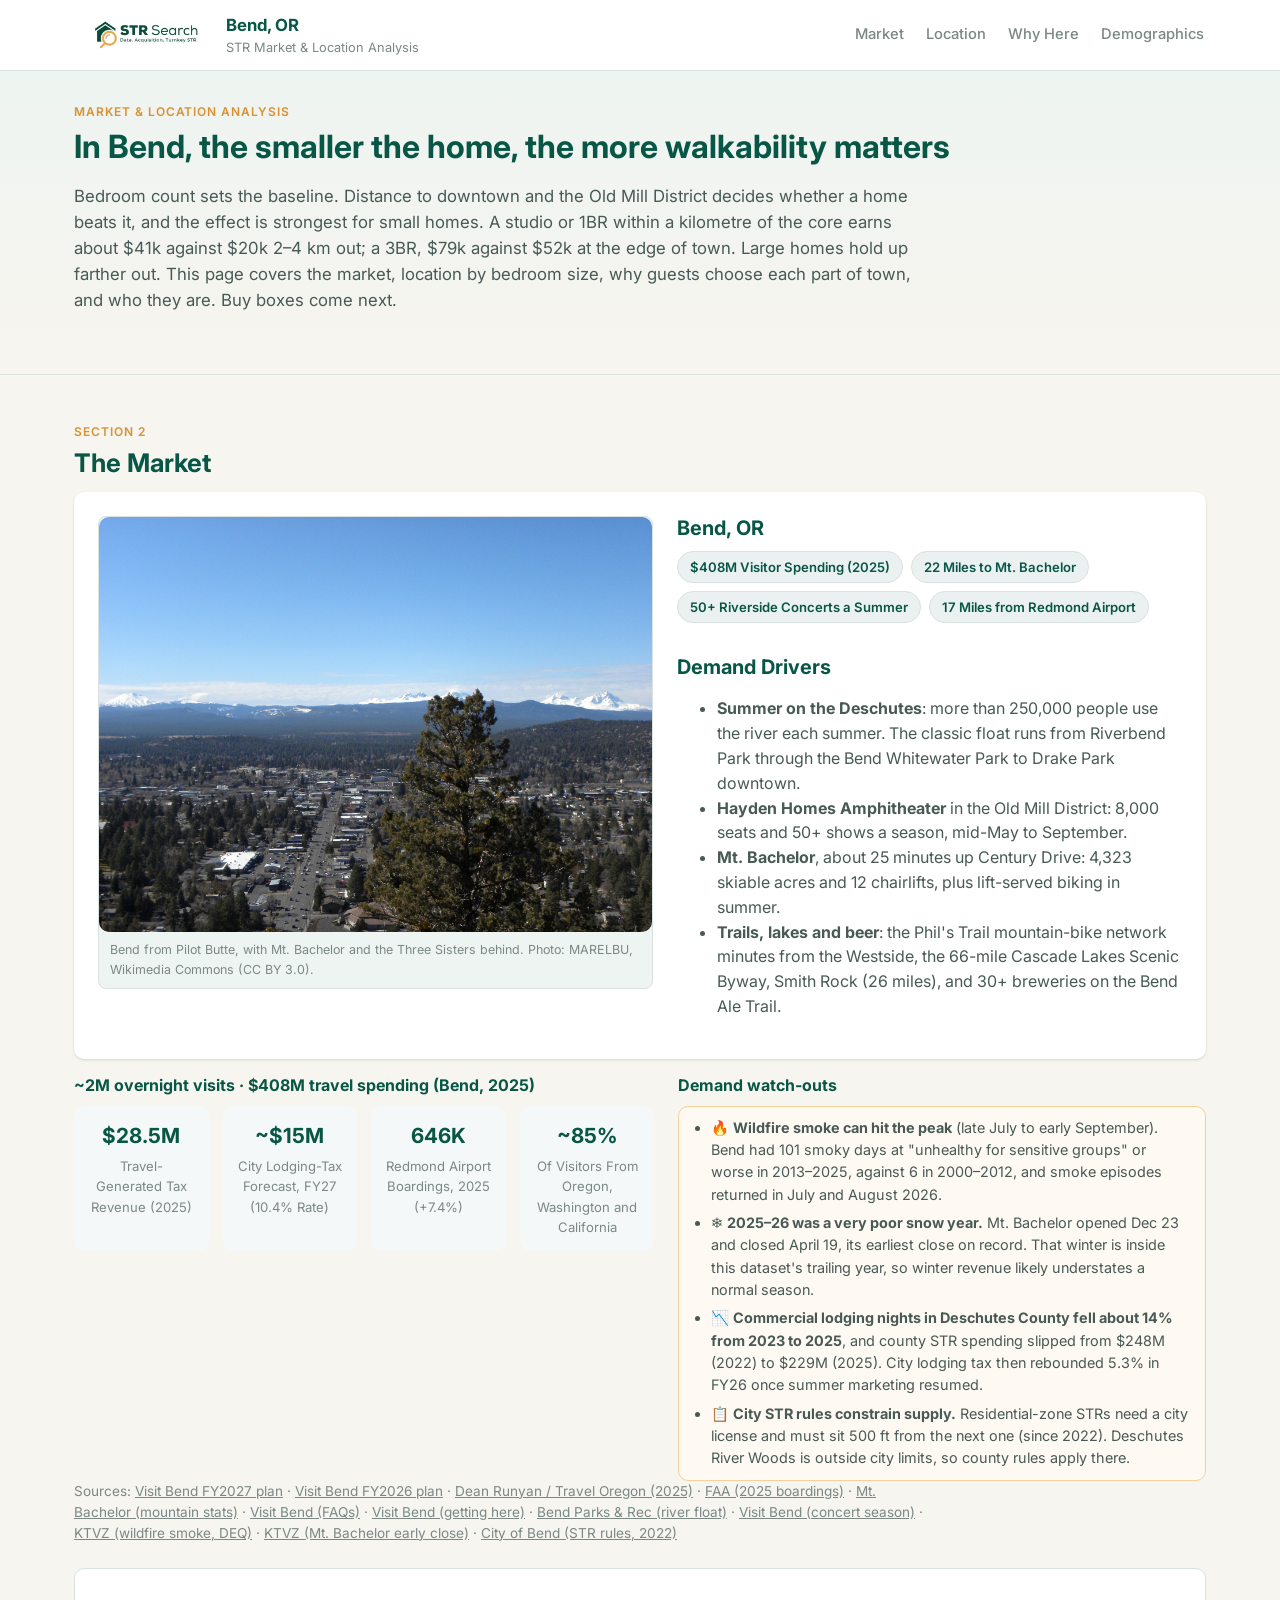
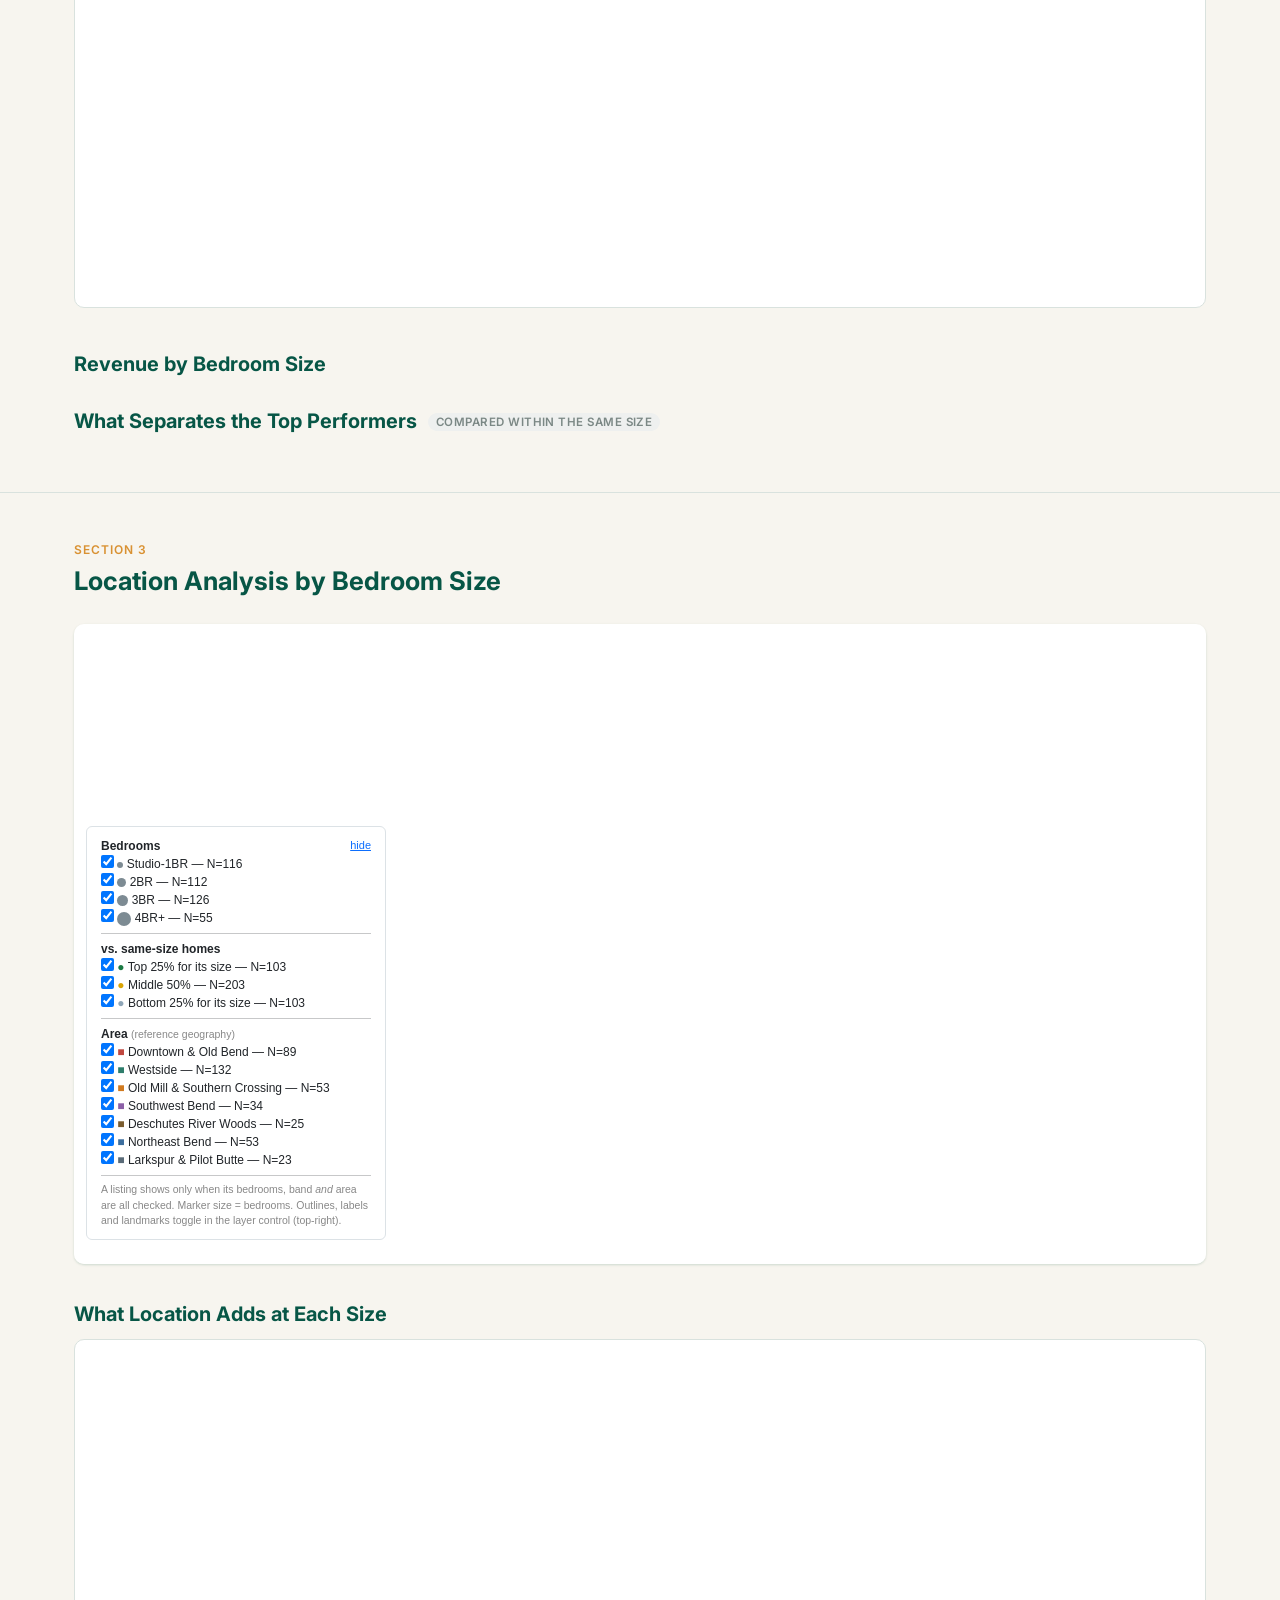
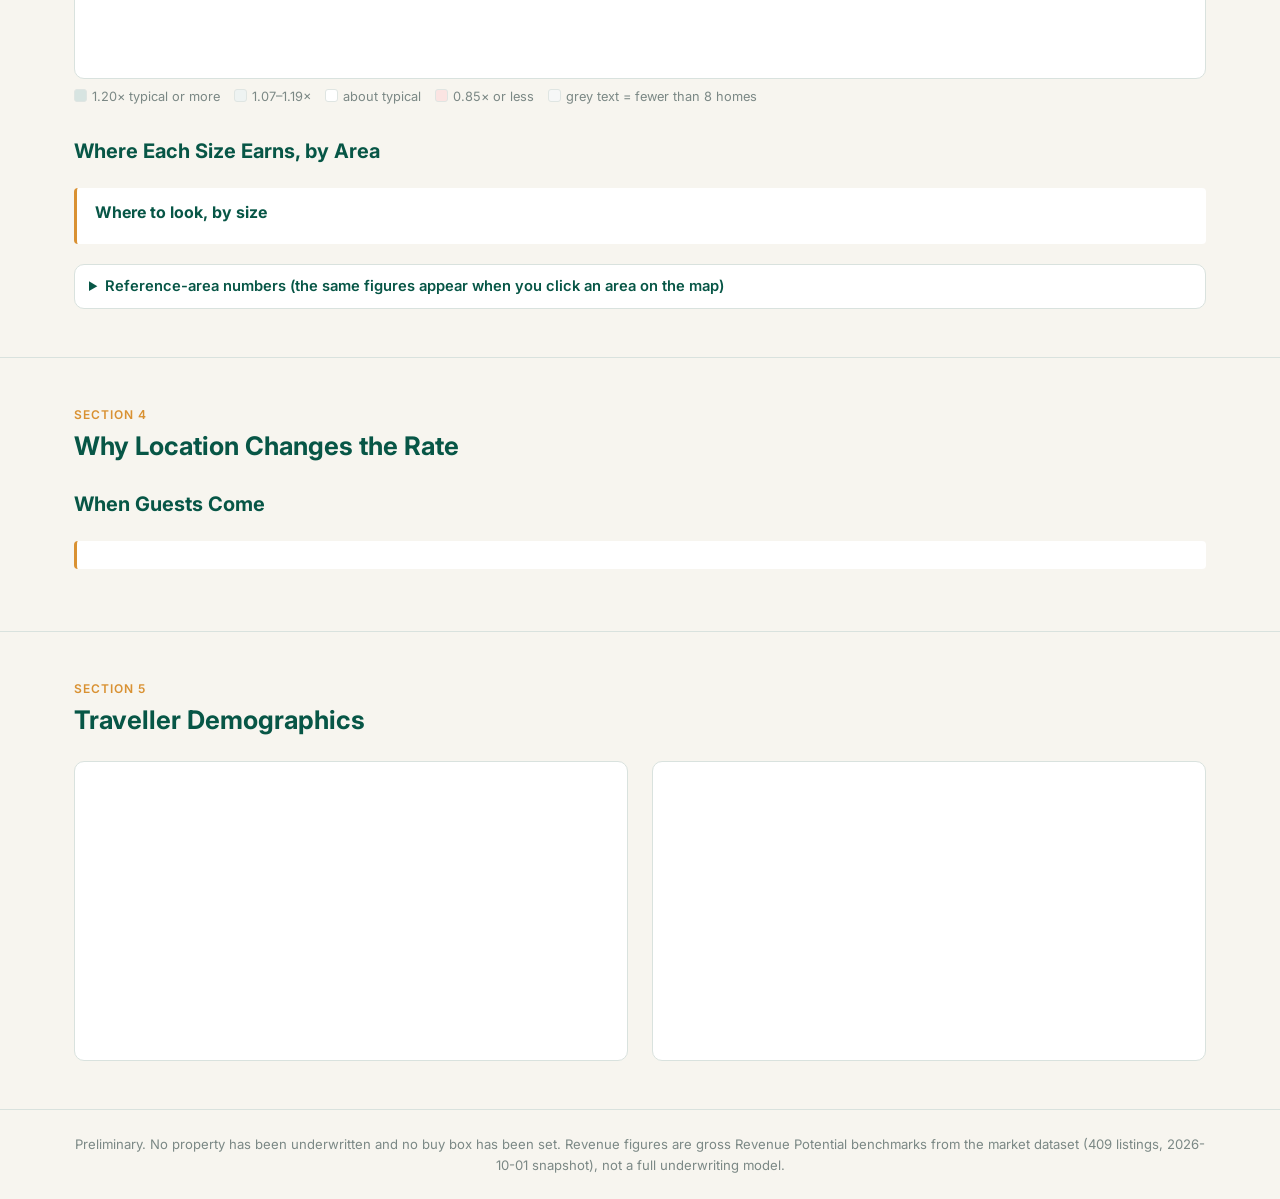
==== index.html @ b32d851b "Bend, OR market & location analysis: Sections 2-5, location by bedroom size Market card, revenue by " ====
<!doctype html>
<html lang="en">
<head>
<meta charset="utf-8" />
<meta name="viewport" content="width=device-width, initial-scale=1" />
<title>Bend, OR STR Market Analysis</title>
<link rel="preconnect" href="https://fonts.googleapis.com" />
<link href="https://fonts.googleapis.com/css2?family=Inter:wght@400;500;600;700;800&display=swap" rel="stylesheet" />
<link rel="stylesheet" href="https://cdn.jsdelivr.net/npm/leaflet@1.9.4/dist/leaflet.css" />
<link rel="stylesheet" href="css/styles.css?v=20261002-m2" />
</head>
<body>

<header class="site-header">
  <div class="site-header__inner">
    <div class="site-header__brand">
      <img class="site-header__logo" src="assets/branding/strsearch-logo.webp" alt="STR Search" />
      <div class="site-header__title">Bend, OR <span>STR Market &amp; Location Analysis</span></div>
    </div>
    <nav class="site-nav">
      <a href="#market">Market</a>
      <a href="#location">Location</a>
      <a href="#destinations">Why Here</a>
      <a href="#demographics">Demographics</a>
    </nav>
  </div>
</header>

<main>

  <!-- Overview: the one-line read. No buy boxes on this page (yet). -->
  <section id="overview" class="section section--hero">
    <div class="container">
      <p class="section-kicker">Market &amp; Location Analysis</p>
      <h1 id="hero-title"></h1>
      <p id="hero-sub" class="hero-sub"></p>
    </div>
  </section>

  <!-- Section 2: Market context + revenue by bedroom size -->
  <section id="market" class="section">
    <div class="container">
      <p class="section-kicker">Section 2</p>
      <h2>The Market</h2>
      <div id="market-overview-body" class="market-overview"></div>

      <div class="chart-card chart-card--wide chart-card--spaced">
        <canvas id="chart-revenue-distribution"></canvas>
      </div>
      <div id="chart-revenue-distribution-legend" class="chart-legend-row"></div>
      <p id="chart-revenue-distribution-interpretation" class="caption"></p>

      <h3 class="subsection-title">Revenue by Bedroom Size</h3>
      <div id="size-ladder"></div>
      <p id="size-ladder-note" class="caption"></p>

      <h3 class="subsection-title">What Separates the Top Performers <span class="title-note">compared within the same size</span></h3>
      <div id="drivers-table"></div>
      <p class="caption" id="drivers-note"></p>
    </div>
  </section>

  <!-- Section 3: Location analysis, organised by bedroom size (js/location.js) -->
  <section id="location" class="section">
    <div class="container">
      <p class="section-kicker">Section 3</p>
      <h2>Location Analysis by Bedroom Size</h2>
      <p id="location-lede" class="subsection-lede"></p>
      <iframe class="embedded-map embedded-map--tall" src="assets/overview/bend_overview_map.html?v=20261002-m2" loading="lazy" title="Interactive map of Bend STR listings by bedroom size, performance against same-size homes, seven reference areas and demand landmarks"></iframe>
      <p id="map-interpretation" class="caption"></p>

      <h3 class="subsection-title">What Location Adds at Each Size</h3>
      <div class="chart-card chart-card--wide">
        <canvas id="chart-loc-size"></canvas>
      </div>
      <div id="loc-size-table"></div>
      <p class="loc-key"><span style="--k:color-mix(in srgb,#075646 16%,white)">1.20× typical or more</span><span style="--k:color-mix(in srgb,#075646 7%,white)">1.07–1.19×</span><span style="--k:#fff">about typical</span><span style="--k:#fbe4e2">0.85× or less</span><span style="--k:#f6f7f7">grey text = fewer than 8 homes</span></p>

      <h3 class="subsection-title">Where Each Size Earns, by Area</h3>
      <div id="area-grid"></div>
      <p id="area-grid-note" class="caption"></p>

      <div class="conclusion-box">
        <h3>Where to look, by size</h3>
        <div id="size-guide"></div>
      </div>

      <details class="ref-details">
        <summary>Reference-area numbers (the same figures appear when you click an area on the map)</summary>
        <div id="area-table"></div>
      </details>
    </div>
  </section>

  <!-- Section 4: why location changes the rate (destination context). Content: js/destination.js -->
  <section id="destinations" class="section">
    <div class="container">
      <p class="section-kicker">Section 4</p>
      <h2>Why Location Changes the Rate</h2>
      <p id="dest-lede" class="subsection-lede"></p>
      <div id="destination-body"></div>
      <h3 class="subsection-title">When Guests Come</h3>
      <div id="dest-season"></div>
      <div id="dest-bridge" class="conclusion-box dest-bridge"></div>
      <p id="dest-sources" class="dest-sources"></p>
    </div>
  </section>

  <!-- Section 5: Traveller demographics -->
  <section id="demographics" class="section">
    <div class="container">
      <p class="section-kicker">Section 5</p>
      <h2>Traveller Demographics</h2>
      <div id="demographics-intro-body"></div>
      <div class="chart-row">
        <div>
          <div class="chart-card">
            <canvas id="chart-demographics-pie"></canvas>
          </div>
        </div>
        <div>
          <div class="chart-card">
            <canvas id="chart-demographics-bedroom"></canvas>
          </div>
        </div>
      </div>
    </div>
  </section>

</main>

<footer class="site-footer">
  <div class="container">
    <p id="footer-note"></p>
  </div>
</footer>

<div id="lightbox" class="lightbox" aria-hidden="true" role="dialog" aria-modal="true" aria-label="Expanded image">
  <button type="button" class="lightbox__close" aria-label="Close image" onclick="closeLightbox()">&times;</button>
  <figure class="lightbox__figure">
    <img id="lightbox-image" src="" alt="" />
    <figcaption id="lightbox-caption"></figcaption>
  </figure>
</div>

<script src="https://cdn.jsdelivr.net/npm/chart.js@4.4.4/dist/chart.umd.min.js"></script>
<script src="https://cdn.jsdelivr.net/npm/leaflet@1.9.4/dist/leaflet.js"></script>
<script src="js/region_data.js?v=20261002-m2"></script>
<script src="js/render.js?v=20261002-m2"></script>
<script src="js/location.js?v=20261002-m2"></script>
<script src="js/data.js?v=20261002-m2"></script>
<script src="js/destination.js?v=20261002-m2"></script>
<script src="js/charts.js?v=20261002-m2"></script>
<script src="js/main.js?v=20261002-m2"></script>
</body>
</html>
---- css/styles.css ----
/* ====================================================================
   Tokens — STR Search brand theme (green + gold), matching the
   Clearwater reference site exactly so every STR Search market report
   shares one visual template. See ../README.md for the rebrand note --
   this replaced the project's original Shenandoah "Blue Ridge" forest/
   amber palette. Every component below reads only the semantic
   `--color-*` tokens, bridged onto the brand palette here, so the whole
   site re-themes from this one block with no component-level changes.
   ==================================================================== */
:root {
  font-size: 16px;

  --brand-green: #075646;
  --brand-green-dark: #043f35;
  --brand-gold: #ecaa4a;
  --brand-gold-dark: #d99132;
  --brand-gold-border: color-mix(in srgb, var(--brand-gold) 55%, white);
  --brand-cream: #f7f5ef;
  --brand-surface: #eef4f1;
  --brand-white: #ffffff;
  --text-primary: #0b4b40;
  --text-secondary: #485a55;
  --border-subtle: #d9e2de;
  --status-pending-bg: #fff5e3;
  --status-pending-text: #8a5a10;

  --color-bg: var(--brand-cream);
  --color-surface: var(--brand-white);
  --color-border: var(--border-subtle);
  --color-text: var(--text-secondary);
  --color-text-muted: color-mix(in srgb, var(--text-secondary) 72%, white);
  --color-primary: var(--brand-green);
  --color-primary-light: color-mix(in srgb, var(--brand-green) 62%, white);
  --color-accent: var(--brand-gold-dark);
  --color-danger: #b5482e;
  --color-pending-bg: var(--status-pending-bg);
  --color-pending-text: var(--status-pending-text);
  --radius: 10px;
  --shadow: 0 1px 3px rgba(7, 86, 70, 0.1), 0 1px 2px rgba(7, 86, 70, 0.08);
  --max-width: 1180px;

  /* A small, consistent set of tint/border tokens -- replaces a scatter of
     one-off color-mix() percentages (3/4/5/6/8/10/16%) that had accumulated
     across individual components with no shared rhythm, and dashed borders
     used nowhere else on the page. Formal/elegant here means: fewer distinct
     surface treatments, applied consistently, not more decoration. */
  --surface-tint: color-mix(in srgb, var(--brand-green) 4%, white);
  --surface-tint-strong: color-mix(in srgb, var(--brand-green) 8%, white);
  --accent-tint: color-mix(in srgb, var(--brand-gold) 7%, white);
  --accent-tint-strong: color-mix(in srgb, var(--brand-gold) 14%, white);
  --hairline: 1px solid var(--color-border);

  /* Traffic-light tier colors -- High/Mid/Low comp-set and execution tiers
     (Lake's Comp-Set Visual Comparison, amenity execution tiers), deliberately
     distinct from the brand green/gold above since those already carry a
     different meaning (primary/accent) elsewhere on the page. */
  --tier-high: var(--brand-green);
  --tier-high-bg: color-mix(in srgb, var(--brand-green) 12%, white);
  --tier-mid: #a16207;
  --tier-mid-bg: #fbf0d2;
  --tier-low: #b3261e;
  --tier-low-bg: #fbe4e2;
}

* { box-sizing: border-box; }
html { scroll-behavior: smooth; }
body {
  margin: 0;
  font-family: "Inter", "Segoe UI", system-ui, sans-serif;
  color: var(--color-text);
  background: var(--color-bg);
  line-height: 1.55;
}
h1, h2, h3, h4 { color: var(--color-primary); line-height: 1.25; margin: 0 0 0.5em; }
h1 { font-size: 2rem; }
h2 { font-size: 1.6rem; }
h3 { font-size: 1.25rem; }
h4 { font-size: 1.05rem; text-transform: uppercase; letter-spacing: 0.03em; color: var(--color-text-muted); }
p { margin: 0 0 0.75em; }
a { color: var(--color-primary-light); }
img { max-width: 100%; display: block; }
.container { max-width: var(--max-width); margin: 0 auto; padding: 0 24px; }
.container:has(.bb2) { max-width: 1400px; }

/* ==== Header / nav -- Clearwater's white header, not a solid brand-color
   bar: logo + title left, green nav text with a gold hover/active
   underline right. ==== */
.site-header {
  position: sticky; top: 0; z-index: 50;
  background: var(--color-surface);
  border-bottom: 1px solid var(--color-border);
}
.site-header__inner {
  max-width: var(--max-width); margin: 0 auto; padding: 12px 24px;
  display: flex; align-items: center; justify-content: space-between; flex-wrap: wrap; gap: 12px;
}
.site-header__brand { display: flex; align-items: center; gap: 10px; }
.site-header__logo { height: 36px; width: auto; display: block; }
.site-header__title { font-weight: 700; font-size: 1.05rem; color: var(--color-primary); }
.site-header__title span { display: block; font-weight: 400; font-size: 0.8rem; color: var(--color-text-muted); }
.site-nav { display: flex; gap: 18px; flex-wrap: wrap; }
.site-nav a { color: var(--color-text-muted); text-decoration: none; font-size: 0.92rem; font-weight: 500; padding: 4px 2px; border-bottom: 2px solid transparent; }
.site-nav a:hover, .site-nav__link--active { color: var(--color-primary); border-bottom-color: var(--color-accent); }

/* ==== Sections ==== */
.section { padding: 3rem 0; border-bottom: 1px solid var(--color-border); }
.section--hero { background: linear-gradient(180deg, var(--brand-surface) 0%, var(--color-bg) 100%); padding-top: 2rem; }
.section--note { padding: 0.75rem 0; background: var(--color-pending-bg); }
.section-kicker { text-transform: uppercase; letter-spacing: 0.08em; font-size: 0.75rem; font-weight: 600; color: var(--color-accent); margin-bottom: 0.35rem; }
.hero-sub { font-size: 1.05rem; color: var(--color-text); max-width: 760px; }
.section-interpretation { margin-top: 1rem; padding: 0.9rem 1.1rem; background: var(--color-surface); border-left: 3px solid var(--color-primary-light); border-radius: 4px; color: var(--color-text-muted); font-size: 0.95rem; }
.subsection-title { margin-top: 32px; }

/* ==== Buttons / badges ==== */
.btn { display: inline-block; padding: 0.6rem 1.1rem; border-radius: 6px; text-decoration: none; font-weight: 600; font-size: 0.9rem; margin-top: 0.75rem; }
.btn--primary { background: var(--color-primary); color: white; }
.btn--primary:hover { background: var(--brand-green-dark); }
.btn--alexandria { background: var(--brand-white); color: var(--color-primary); border: 1.5px solid var(--color-primary); margin: 12px 8px 4px 0; }
.btn--alexandria:hover { background: color-mix(in srgb, var(--brand-green) 6%, white); }
.btn--pending { color: var(--color-text-muted); border-color: var(--color-border); cursor: not-allowed; pointer-events: none; }
.badge { display: inline-block; font-size: 0.72rem; font-weight: 700; text-transform: uppercase; letter-spacing: 0.04em; padding: 0.2rem 0.55rem; border-radius: 999px; }
.badge--pending { background: var(--color-pending-bg); color: var(--color-pending-text); }

/* ==== Section 1: declarations -- 3 compact cards side by side, matching
   Clearwater's declarations-grid/declaration-card exactly. ==== */
.declarations-grid { display: grid; grid-template-columns: repeat(3, 1fr); gap: 1.25rem; margin-top: 1.5rem; }
.declaration-card { background: var(--color-surface); border: 1px solid var(--color-border); border-radius: var(--radius); box-shadow: var(--shadow); padding: 1.4rem; }
.declaration-card--lead { border-top: 3px solid var(--color-accent); display: flex; flex-direction: column; }
.declaration-card--lead .btn { margin-top: auto; align-self: flex-start; }
.declaration-card--pending { background: var(--surface-tint); border: var(--hairline); box-shadow: none; }
.declaration-card__eyebrow { text-transform: uppercase; font-size: 0.72rem; font-weight: 700; letter-spacing: 0.06em; color: var(--color-accent); }
/* Revenue range chip -- shown right under the box name, before the thesis,
   so the acquisition-team reader gets the headline number first: what
   revenue this buy box is actually about, before reading why. */
.declaration-card__revenue { display: flex; align-items: baseline; flex-wrap: wrap; gap: 4px 8px; margin: 6px 0 10px; padding: 8px 12px; background: var(--accent-tint-strong); border-radius: 8px; }
.declaration-card__revenue-value { font-size: 1.25rem; font-weight: 800; color: var(--color-primary); white-space: nowrap; }
.declaration-card__revenue-label { font-size: 0.72rem; text-transform: uppercase; letter-spacing: 0.04em; color: var(--color-text-muted); }
.declaration-card__thesis { font-size: 0.92rem; color: var(--color-text-muted); }
/* Spec rows -- a small colored label "chip" (not plain muted caps text)
   above each value, with a dashed divider closing out every row but the
   last, so four back-to-back facts read as distinct, scannable rows
   instead of one undifferentiated block of gray text. */
.declaration-card__specs { margin: 1rem 0 0; }
.declaration-card__specs dt {
  display: inline-block; font-size: 0.66rem; font-weight: 700; text-transform: uppercase; letter-spacing: 0.05em;
  color: var(--brand-gold-dark); background: var(--accent-tint); padding: 2px 8px; border-radius: 4px; margin-top: 0.9rem;
}
.declaration-card__specs dt:first-child { margin-top: 0; }
.declaration-card__specs dd { margin: 0.4rem 0 0; padding-bottom: 0.8rem; border-bottom: 1px dashed var(--color-border); font-size: 0.9rem; line-height: 1.5; color: var(--color-text); }
.declaration-card__specs dd:last-of-type { border-bottom: none; padding-bottom: 0; }

/* ==== Section 2: market ==== */
.market-overview p { max-width: 860px; }
.market-sources { font-size: 0.85rem; color: var(--color-text-muted); }
.market-sources a { color: var(--color-text-muted); }
.intro-grid { display: grid; grid-template-columns: 200px 1fr; gap: 0.5rem 1.5rem; margin-top: 1rem; }
.intro-grid dt { font-weight: 600; color: var(--color-primary); font-size: 0.9rem; padding-top: 0.35rem; }
.intro-grid dd { margin: 0; padding: 0.35rem 0; border-bottom: 1px dashed var(--color-border); color: var(--color-text-muted); }
.chart-card { background: var(--color-surface); border: 1px solid var(--color-border); border-radius: var(--radius); padding: 1rem; height: 300px; margin-top: 12px; }
.chart-card--wide { height: 340px; }
.chart-row { display: grid; grid-template-columns: 1fr 1fr; gap: 24px; align-items: start; margin-top: 8px; }
.chart-legend-row { display: flex; gap: 24px; flex-wrap: wrap; margin-top: 12px; font-size: 0.88rem; }
.legend-row { display: flex; align-items: center; gap: 8px; margin: 4px 0; }
.legend-swatch { width: 12px; height: 12px; border-radius: 50%; display: inline-block; }
.legend-swatch--outlined { border: 2px solid var(--text-primary); }

/* ==== Section 3: map ==== */
.map-layout { display: grid; grid-template-columns: 1fr 300px; gap: 20px; margin-top: 20px; }
.map-canvas { height: 520px; border-radius: var(--radius); overflow: hidden; box-shadow: var(--shadow); background: var(--color-surface); }
.map-layout--embedded { margin-top: 14px; }
.map-canvas--embedded { height: 460px; box-shadow: none; border: 1px solid var(--color-border); }
.map-sidebar { display: flex; flex-direction: column; gap: 16px; }
.map-legend, .map-filters { background: var(--color-surface); border-radius: var(--radius); box-shadow: var(--shadow); padding: 16px; }
.map-legend h4, .map-filters h4 { font-size: 0.85rem; margin: 12px 0 6px; }
.map-legend h4:first-child, .map-filters h4:first-child { margin-top: 0; }
.legend-note { font-size: 0.82rem; color: var(--color-text-muted); margin-top: 10px; }
.filter-group { display: flex; flex-direction: column; gap: 4px; }
.filter-row { display: flex; align-items: center; gap: 8px; font-size: 0.88rem; cursor: pointer; }
.map-error { color: var(--color-danger); }
.map-popup-note { display: inline-block; margin-top: 6px; color: var(--color-text-muted); line-height: 1.35; }
.legend-count { color: var(--color-text-muted); font-size: 0.82rem; }
.zip-label { font-size: 10px; font-weight: 700; color: var(--text-secondary); text-align: center; text-shadow: 0 0 3px white, 0 0 3px white; }
.city-guidance-table-wrap { overflow-x: auto; margin-top: 20px; }

/* ==== Section 4: deep dive / tabs ==== */
.tabs { display: flex; gap: 0.5rem; margin: 1.25rem 0 1.5rem; flex-wrap: wrap; }
.tab { background: var(--color-surface); border: 1px solid var(--color-border); border-radius: 999px; padding: 0.55rem 1.1rem; font-weight: 600; font-size: 0.85rem; cursor: pointer; color: var(--color-text-muted); }
.tab--active { background: var(--color-primary); color: white; border-color: var(--color-primary); }
.deep-dive--pending { padding: 1.5rem; background: var(--color-surface); border: 1px dashed var(--color-border); border-radius: var(--radius); text-align: center; color: var(--color-text-muted); }
/* Substantive pending content (bullet lists, links) reads badly centered --
   left-align it; a short one-line pendingNote still looks fine left-aligned. */
.deep-dive--pending .dd-block__body { text-align: left; }
.deep-dive--pending .dd-block__body ul { padding-left: 1.2em; }

/* ==== dd-block system (generic labeled-row card) ==== */
.dd-block { background: var(--color-surface); border: 1px solid var(--color-border); border-radius: var(--radius); padding: 1.25rem 1.5rem; margin-bottom: 1.25rem; }
.dd-block--contrast { border-left: 3px solid var(--color-danger); }
.dd-block--priority { border-left: 3px solid var(--color-accent); background: var(--accent-tint); }
.dd-block--compact { padding: 18px 24px; }
.dd-block__title { margin-bottom: 0.9rem; }
.dd-rows { display: flex; flex-direction: column; gap: 0.7rem; }
.dd-row { display: grid; grid-template-columns: 220px 1fr; gap: 1rem; padding-bottom: 0.6rem; border-bottom: 1px dashed var(--color-border); }
.dd-row:last-child { border-bottom: none; padding-bottom: 0; }
.dd-row__label { font-weight: 600; font-size: 0.85rem; color: var(--color-primary); }
.dd-row__value { margin: 0; color: var(--color-text-muted); font-size: 0.92rem; }
.dd-block__images, .bb2-playbook-grid { display: grid; grid-template-columns: repeat(auto-fit, minmax(200px, 1fr)); gap: 14px; margin-top: 16px; }
.dd-block__images--geo-compact { grid-template-columns: repeat(auto-fit, minmax(220px, 360px)); justify-content: start; }
.dd-note { font-size: 0.88rem; color: var(--color-text-muted); }
.dd-note-block { padding: 12px 16px; border-radius: var(--radius); background: color-mix(in srgb, var(--color-danger) 6%, white); margin: 4px 0 20px; }

/* Collapsed-by-default accordion (Clearwater's own STR Regulations
   treatment) -- keeps a section's real content off the page by default,
   one summary line, so a thorough writeup doesn't cost permanent scroll
   space. Ported verbatim from the reference site's own .bb2-details. */
.bb2-details { margin-top: 12px; border: var(--hairline); border-radius: var(--radius); padding: 2px 20px; background: var(--surface-tint); }
.bb2-details__summary { cursor: pointer; font-weight: 700; color: var(--color-primary); padding: 14px 0; list-style: none; font-size: 1.02rem; }
.bb2-details__summary::-webkit-details-marker { display: none; }
.bb2-details__summary::before { content: "▸  "; }
.bb2-details[open] .bb2-details__summary::before { content: "▾  "; }
.bb2-details > *:not(summary) { padding-bottom: 14px; }

/* STR Regulations card -- tier badge + checkmark-chip highlights + a
   compact two-column key/value grid, all bullet-driven rather than prose,
   per explicit "visually attractive, bullet points, minimize text" ask. */
.regs-card__tier { display: inline-flex; align-items: center; gap: 8px; font-weight: 700; font-size: 1.05rem; padding: 6px 16px; border-radius: 999px; margin-bottom: 10px; background: color-mix(in srgb, var(--brand-green) 12%, white); color: var(--brand-green-dark); }
.regs-card__tier-dot { width: 10px; height: 10px; border-radius: 50%; background: var(--brand-green); flex-shrink: 0; }
.regs-card__summary { margin: 0 0 4px; max-width: 760px; }
.regs-card .dd-row { grid-template-columns: 190px 1fr; gap: 4px 16px; }
.regs-card .dd-rows { gap: 14px; margin-top: 16px; }
.regs-card ul { margin: 0; padding-left: 1.2em; }
.regs-card li { margin-bottom: 4px; }
.regs-card li:last-child { margin-bottom: 0; }
.regs-card__sources { margin-top: 16px; padding-top: 12px; border-top: var(--hairline); }

/* ==== BuyBox V.2-style components (scoped under .bb2) ==== */
.bb2 { font-size: 1.02rem; }
.bb2-hero { display: grid; grid-template-columns: 1.1fr 1fr; gap: 24px; background: var(--color-surface); border-radius: var(--radius); box-shadow: var(--shadow); padding: 24px; margin-bottom: 20px; overflow: hidden; }
.bb2-hero--no-media { grid-template-columns: 1fr; }
.bb2-hero__media img { border-radius: var(--radius); height: 100%; object-fit: cover; }
.bb2-hero__media .photo-figure__trigger { height: 100%; }
.bb2-hero__status { text-transform: uppercase; font-size: 0.75rem; font-weight: 700; color: var(--color-accent); letter-spacing: 0.04em; }
.bb2-hero__title { font-size: 1.5rem; }
.bb2-chip-row { display: flex; flex-wrap: wrap; gap: 8px; margin-top: 10px; }
.bb2-chip { background: var(--surface-tint-strong); border: var(--hairline); border-radius: 999px; padding: 5px 12px; font-size: 0.82rem; font-weight: 600; color: var(--color-primary); }
.bb2-chip--revenue { background: var(--accent-tint-strong); border-color: var(--brand-gold-border); color: var(--brand-gold-dark); }
.bb2-chip--optional { background: transparent; }
.bb2-chip--metric { background: var(--color-primary); color: white; }
.bb2-grid-2 { display: grid; grid-template-columns: 1fr 1fr; gap: 24px; }
.bb2-amenity-panels { display: grid; grid-template-columns: 1fr 1.3fr; gap: 24px; margin-top: 8px; }
.bb2-amenity-panel { background: var(--surface-tint); border-radius: var(--radius); padding: 16px; }
.bb2-amenity-panel__title { margin-top: 0; }
.bb2-checklist { list-style: none; padding: 0; margin: 0 0 12px; display: flex; flex-direction: column; gap: 6px; }
.bb2-checklist--grid { display: grid; grid-template-columns: 1fr 1fr; }
.bb2-checklist--check li::before { content: "✓ "; color: var(--color-primary); font-weight: 700; }
.bb2-checklist--star li::before { content: "★ "; color: var(--color-accent); }
.bb2-evidence-strip { margin-top: 16px; padding: 12px 16px; background: var(--accent-tint-strong); border-radius: var(--radius); font-size: 0.9rem; }
.bb2-mechanism-card figcaption { font-size: 0.85rem; color: var(--color-text-muted); margin-top: 6px; }
.bb2-stat-row { display: grid; grid-template-columns: repeat(4, 1fr); gap: 14px; margin: 16px 0; }
.bb2-stat-row--3 { grid-template-columns: repeat(3, 1fr); }
.bb2-stat { background: var(--surface-tint); border-radius: var(--radius); padding: 14px; text-align: center; }
.bb2-stat__value { font-size: 1.3rem; font-weight: 700; color: var(--color-primary); }
.bb2-stat__label { font-size: 0.82rem; color: var(--color-text-muted); margin-top: 4px; }
.bb2-notes-list { padding-left: 20px; }
.bb2-tier-compare__grid { display: grid; grid-template-columns: repeat(3, 1fr); gap: 20px; margin-top: 16px; }
.bb2-tier-compare__col { background: var(--surface-tint); border-radius: var(--radius); padding: 16px; }
.bb2-tier-compare__col-label { font-weight: 700; color: var(--color-primary); text-transform: uppercase; font-size: 0.85rem; letter-spacing: 0.03em; margin-bottom: 8px; }
/* High/Mid/Low tier columns get a traffic-light background so a reader can
   tell performance tier at a glance without reading the column label --
   green/yellow/red rather than the site's own green/gold brand colors,
   which already mean something else (primary/accent) elsewhere. */
.bb2-tier-compare__col--high { background: var(--tier-high-bg); border: 1px solid color-mix(in srgb, var(--tier-high) 30%, transparent); }
.bb2-tier-compare__col--high .bb2-tier-compare__col-label { color: var(--tier-high); }
.bb2-tier-compare__col--mid { background: var(--tier-mid-bg); border: 1px solid color-mix(in srgb, var(--tier-mid) 30%, transparent); }
.bb2-tier-compare__col--mid .bb2-tier-compare__col-label { color: var(--tier-mid); }
.bb2-tier-compare__col--low { background: var(--tier-low-bg); border: 1px solid color-mix(in srgb, var(--tier-low) 30%, transparent); }
.bb2-tier-compare__col--low .bb2-tier-compare__col-label { color: var(--tier-low); }
.bb2-tier-compare__property { font-size: 0.85rem; color: var(--color-text-muted); margin-top: 8px; padding-top: 8px; border-top: var(--hairline); }
.bb2-tier-compare__property:first-child { border-top: none; padding-top: 0; }
.comp-tier-property__label { color: var(--color-text); line-height: 1.4; }
.comp-tier-property__label strong { color: var(--color-primary); }
.comp-tier-property__label a { color: inherit; }
.comp-tier-property__note { margin-top: 4px; font-style: italic; }
.comp-tier-category__note { margin-bottom: 4px; font-style: italic; }
.bb2-tier-compare__category { margin-top: 20px; }
.bb2-tier-compare__category:first-child { margin-top: 12px; }
.comp-tier-label { margin-top: 24px; }
.bb2-checklist--photo li { display: flex; align-items: center; justify-content: space-between; gap: 12px; }
.bb2-checklist--photo .photo-figure, .bb2-checklist--photo .photo-figure--small { flex-shrink: 0; width: 64px; }
.bb2-checklist--photo .photo-figure img { border-radius: 6px; }
.bb2-checklist--photo figcaption { display: none; }

/* ==== Embedded maps (in-page, not an external link) ==== */
.embedded-map { width: 100%; height: 480px; border: 0; border-radius: var(--radius); box-shadow: var(--shadow); margin-top: 16px; }
.embedded-map--tall { height: 640px; }

/* ==== Acquisition candidate cards ==== */
.candidate-card { background: var(--surface-tint); border-radius: var(--radius); overflow: hidden; box-shadow: var(--shadow); }
.candidate-card__body { padding: 14px; }
.candidate-card__title { font-weight: 700; color: var(--color-primary); }
.candidate-card__meta { font-size: 0.85rem; color: var(--color-text-muted); margin-top: 4px; }

/* ==== Comp cards ==== */
.comp-grid { display: grid; grid-template-columns: repeat(auto-fit, minmax(230px, 1fr)); gap: 18px; margin: 12px 0 8px; }
.comp-card { background: var(--surface-tint); border-radius: var(--radius); overflow: hidden; box-shadow: var(--shadow); }
.comp-card--pending { opacity: 0.92; }
.comp-card__body { padding: 14px; }
.comp-card__title { font-weight: 700; color: var(--color-primary); }
.comp-card__location { font-size: 0.85rem; color: var(--color-text-muted); }
.comp-card__link { display: inline-block; font-size: 0.85rem; margin: 6px 0; }
.comp-card__metrics { display: flex; flex-wrap: wrap; gap: 10px; font-size: 0.82rem; margin: 8px 0; list-style: none; padding: 0; }
.comp-card__why { font-size: 0.88rem; }
.comp-card__limitation { font-size: 0.85rem; color: var(--color-danger); }
.counterexample-card { padding: 16px 0; border-top: 1px solid var(--color-border); }
.counterexample-card:first-of-type { border-top: none; padding-top: 0; }
.counterexample-card .dd-block__images {
  grid-template-columns: repeat(auto-fit, minmax(140px, 180px));
  justify-content: start;
  gap: 12px;
}
.counterexample-card .photo-figure--small .photo-figure__trigger {
  aspect-ratio: 4 / 3;
}
.counterexample-card .photo-figure figcaption {
  font-size: 0.78rem;
}

/* ==== Image placeholder / photo figure / lightbox -- kept small and
   restrained (Clearwater's own fixed-height treatment) so a missing
   photo never competes for attention with real photography. ==== */
.img-placeholder {
  display: flex; flex-direction: column; align-items: center; justify-content: center; text-align: center; gap: 0.3rem;
  height: 140px; border-radius: var(--radius); text-decoration: none; padding: 0.5rem;
  background: repeating-linear-gradient(45deg, color-mix(in srgb, var(--brand-green) 6%, white), color-mix(in srgb, var(--brand-green) 6%, white) 10px, var(--color-surface) 10px, var(--color-surface) 20px);
  border: 1px solid var(--color-border); color: var(--color-primary); font-weight: 600; font-size: 0.85rem;
}
.img-placeholder--small { height: 90px; width: 140px; flex: 0 0 auto; }
.img-placeholder__label { font-weight: inherit; font-size: inherit; }
.img-placeholder__cta { font-size: 0.72rem; font-weight: 500; color: var(--color-text-muted); }
.photo-figure { margin: 0; display: flex; flex-direction: column; background: var(--brand-surface); border-radius: 8px; overflow: hidden; border: 1px solid var(--color-border); }
.photo-figure--small { max-width: 220px; }
.photo-figure__trigger { display: block; width: 100%; padding: 0; border: none; background: none; cursor: zoom-in; aspect-ratio: 4/3; overflow: hidden; }
.photo-figure--small .photo-figure__trigger { aspect-ratio: 1; }
.photo-figure__trigger img { width: 100%; height: 100%; object-fit: cover; transition: transform 0.2s ease; }
.photo-figure__trigger:hover img { transform: scale(1.04); }
.photo-figure figcaption { font-size: 0.78rem; color: var(--color-text-muted); padding: 0.55rem 0.7rem; }

/* Wide analysis charts (e.g. multi-panel figures) -- full width, natural
   aspect ratio, not the 4:3 crop used for property photos above. */
.dd-block__wide-images { margin-top: 16px; display: flex; flex-direction: column; gap: 16px; }
.photo-figure--wide .photo-figure__trigger { aspect-ratio: auto; }
.photo-figure--wide .photo-figure__trigger img { width: 100%; height: auto; object-fit: contain; }

/* Lakefront vs. Castaway comp-set comparison: a stats table, then a photo
   row per point (label + image for each property side by side, reusing
   .bb2-grid-2, so it collapses to stacked on mobile). */
/* Both tables render arbitrary label text in a nowrap first column, so on
   narrow viewports they can outgrow the container. Scroll the body that
   holds the table horizontally (not the page) rather than forcing block
   display on the table itself, which breaks its row/cell layout. */
.dd-block__body:has(.comp-stats-table), .dd-block__body:has(.summary-sheet-table) { overflow-x: auto; -webkit-overflow-scrolling: touch; }
.comp-stats-table { width: 100%; border-collapse: collapse; margin: 16px 0; font-size: 0.92rem; text-align: left; }
.comp-stats-table th, .comp-stats-table td { padding: 8px 12px; border-bottom: var(--hairline); }
.comp-stats-table th { color: var(--color-text-muted); font-weight: 600; font-size: 0.8rem; text-transform: uppercase; letter-spacing: 0.03em; }
.comp-stats-table td:not(:first-child), .comp-stats-table th:not(:first-child) { text-align: right; }
.comp-stats-table tr:last-child td { border-bottom: none; }
.summary-sheet-table { width: 100%; border-collapse: collapse; margin: 12px 0; font-size: 0.9rem; }
.summary-sheet-table td { padding: 7px 12px; border-bottom: var(--hairline); vertical-align: top; text-align: left; }
.summary-sheet-table tr:last-child td { border-bottom: none; }
.summary-sheet-table td:first-child { width: 30%; font-weight: 700; color: var(--color-primary); white-space: nowrap; }
.comp-photo-rows > * { padding: 16px 0; border-bottom: var(--hairline); }
.comp-photo-rows > *:last-child { border-bottom: none; padding-bottom: 0; }
.comp-photo-row__note { margin: 0 0 10px; text-align: left; }
.comp-photo-row__col { text-align: center; }
.comp-photo-row__label { margin: 0 0 6px; font-weight: 700; font-size: 0.82rem; text-transform: uppercase; letter-spacing: 0.03em; color: var(--color-primary); }
.comp-photo-row__quote { margin: 0 0 12px; padding: 8px 14px; border-left: 3px solid var(--brand-gold); background: var(--accent-tint); font-style: italic; color: var(--color-text); }
.comp-photo-row__quote cite { display: block; margin-top: 4px; font-style: normal; font-size: 0.82rem; color: var(--color-text-muted); }

/* Analyst Notes: each note's own image(s) sit directly beside its text
   (reuses .bb2-grid-2's two-column grid, already collapses to 1 column
   under 960px), instead of one bulleted list with a separate photo
   gallery below it. A note with no images renders as plain text. */
.analyst-notes > * { padding: 14px 0; border-bottom: var(--hairline); margin: 0; }
.analyst-notes > *:last-child { border-bottom: none; padding-bottom: 0; }
.analyst-note { align-items: start; }
.analyst-note__text, .analyst-note__text-only { margin: 0; text-align: left; }
.analyst-note__images { margin: 0; }

/* Nice-to-Have, Ranked (Clearwater's 5BR structure): a scored, ordered list. */
.nice-ranked { margin-top: 20px; }
.nice-ranked__item { background: var(--color-surface); border-radius: var(--radius); box-shadow: var(--shadow); padding: 16px 18px; margin-top: 12px; }
.nice-ranked__head { display: flex; align-items: center; gap: 10px; flex-wrap: wrap; }
.nice-ranked__rank { font-weight: 700; color: var(--color-text-muted); min-width: 2em; }
.nice-ranked__name { font-weight: 700; color: var(--color-primary); font-size: 1.05rem; }
.nice-ranked__score { margin-left: auto; background: var(--color-primary); color: white; border-radius: 999px; padding: 3px 12px; font-size: 0.8rem; font-weight: 600; }
.nice-ranked__stats { display: flex; gap: 18px; flex-wrap: wrap; margin-top: 8px; font-size: 0.88rem; color: var(--color-text-muted); }
.nice-ranked__stats strong { color: var(--color-text); }
/* Thin-data items: one dense row (rank, name, inline note), not a full
   card -- there's no score/uplift to show, so a full card per item was
   most of what made an early version of this list take up far more space
   than Clearwater's own terse treatment of its thin amenities. */
.nice-ranked__item--thin { display: flex; align-items: center; flex-wrap: wrap; gap: 8px; background: transparent; box-shadow: none; padding: 6px 4px; margin-top: 2px; border-bottom: var(--hairline); border-radius: 0; }
.nice-ranked__item--thin .nice-ranked__name { font-size: 0.92rem; }
.nice-ranked__thin-note { color: var(--color-text-muted); font-size: 0.85rem; }
/* A tiny inline reference thumbnail, not the full geo-compact grid size --
   a thin-data row is one dense line of text, not a photo feature. */
.nice-ranked__thin-thumb { display: inline-block; width: 48px; flex-shrink: 0; }
.nice-ranked__thin-thumb .photo-figure__trigger { border-radius: 6px; }

/* A named section inside a still-"pending" box (see pendingSections in
   render.js) -- gives the pending state real presentation flow. An empty
   section (no data yet) shows only its title and this one muted line. */
.pending-section__empty { color: var(--color-text-muted); font-style: italic; }
/* A bare group-divider heading (e.g. "Property Profile", "Amenities") one
   tier above the ordinary <h3> sections it groups -- gives the page a
   two-level outline instead of one flat list of same-size headings. Styled
   as a small-caps editorial eyebrow over a plain hairline rather than a
   bold colored bar -- a report reads as more formal when its section
   accent is restrained typography, not repeated blocks of bright color. */
.pending-section--group { margin-top: 40px; padding-top: 16px; border-top: var(--hairline); }
.pending-section--group h2 {
  font-size: 0.82rem;
  font-weight: 700;
  text-transform: uppercase;
  letter-spacing: 0.09em;
  color: var(--color-accent);
  margin-bottom: 0;
}
.pending-section--group:first-child { margin-top: 0; padding-top: 0; border-top: none; }

.lightbox { position: fixed; inset: 0; background: rgba(18,38,31,0.92); display: flex; align-items: center; justify-content: center; opacity: 0; pointer-events: none; transition: opacity 0.2s ease; z-index: 100; padding: 24px; }
.lightbox--open { opacity: 1; pointer-events: auto; }
.lightbox__figure { max-width: 90vw; max-height: 90vh; margin: 0; text-align: center; }
.lightbox__figure img { max-width: 90vw; max-height: 80vh; margin: 0 auto; border-radius: var(--radius); }
.lightbox__figure figcaption { color: white; margin-top: 10px; }
.lightbox__close { position: absolute; top: 20px; right: 24px; background: none; border: none; color: white; font-size: 2rem; cursor: pointer; line-height: 1; }

/* ==== Footer ==== */
.site-footer { padding: 1.5rem 0; text-align: center; }
.site-footer p { color: var(--color-text-muted); font-size: 0.82rem; margin: 0; }


/* ====================================================================
   Park City additions -- compact tables, the two-product declaration,
   size x ski-access matrix, area table, regulations table, coverage table.
   Built only from the existing tokens above. Design intent: fewer
   containers, tables over card grids, captions over paragraphs.
   ==================================================================== */
.subsection-lede { color: var(--color-text-muted); font-size: 0.9rem; margin: -2px 0 10px; max-width: 900px; }
.caption { color: var(--color-text-muted); font-size: 0.88rem; margin: 8px 0 0; max-width: 980px; }
.muted { color: var(--color-text-muted); font-weight: 400; }
.watch-outs ul, .conclusion-box ul { margin: 0; padding-left: 1.2em; }
.watch-outs li, .conclusion-box li { margin-bottom: 6px; }
.watch-outs { background: var(--accent-tint); border: 1px solid var(--brand-gold-border); border-radius: var(--radius); padding: 10px 14px; font-size: 0.9rem; }
.watch-outs li:last-child, .conclusion-box li:last-child { margin-bottom: 0; }
.chart-card--spaced { margin-top: 24px; }
.market-overview .bb2-hero { margin-bottom: 14px; align-items: start; }
.bb2-hero > * { min-width: 0; }
.market-overview .bb2-hero__media img { width: 100%; height: auto; }
.market-below { display: grid; grid-template-columns: 1.1fr 1fr; gap: 24px; align-items: start; }
.market-below__head { margin: 0 0 8px; color: var(--color-primary); }
.market-below .bb2-stat-row { margin: 0; }
@media (max-width: 960px) { .market-below { grid-template-columns: 1fr; } }

/* Section 1: two-product declaration */
.declarations-grid--2 { grid-template-columns: 1fr 1fr; }
.declaration-card--secondary { border-top-color: var(--color-primary-light); }
.decl-stats { margin: 10px 0 12px; gap: 8px; }
.bb2-stat-row--4 { grid-template-columns: repeat(4, 1fr); }
.decl-stats .bb2-stat { padding: 10px 6px; }
.decl-stats .bb2-stat__value { font-size: 1.1rem; }
.decl-stats .bb2-stat__label { font-size: 0.74rem; line-height: 1.3; }
#buybox-declarations .declaration-card__specs dd { font-size: 0.88rem; }
.not-targets { margin-top: 14px; font-size: 0.92rem; color: var(--color-text-muted); }

/* Shared compact table */
.table-scroll { overflow-x: auto; -webkit-overflow-scrolling: touch; border-radius: var(--radius); border: var(--hairline); background: var(--color-surface); }
.data-table { width: 100%; border-collapse: collapse; font-size: 0.86rem; font-variant-numeric: tabular-nums; }
.data-table th, .data-table td { padding: 8px 10px; text-align: right; border-bottom: var(--hairline); white-space: nowrap; vertical-align: top; }
.data-table thead th { white-space: normal; vertical-align: bottom; line-height: 1.25; background: var(--surface-tint-strong); color: var(--color-primary); font-weight: 700; font-size: 0.76rem; text-transform: uppercase; letter-spacing: 0.03em; }
.data-table thead th .muted { text-transform: none; letter-spacing: 0; font-size: 0.72rem; }
.data-table tbody th, .data-table thead th:first-child { text-align: left; color: var(--color-primary); font-weight: 600; }
.data-table tbody tr:last-child th, .data-table tbody tr:last-child td { border-bottom: none; }
.data-table--wrap td.cell-note, .data-table--wrap th { white-space: normal; }
.data-table td.cell-note { text-align: left; color: var(--color-text); min-width: 220px; }
.cell-sub { display: block; font-size: 0.76rem; font-weight: 400; color: var(--color-text-muted); }
.data-table tr.is-thin td, .data-table td.is-thin { color: var(--color-text-muted); }
.tag-directional { display: inline-block; margin-left: 4px; padding: 0 6px; border-radius: 999px; background: #eef0ef; color: var(--color-text-muted); font-size: 0.68rem; font-weight: 600; text-transform: uppercase; letter-spacing: 0.03em; vertical-align: middle; }
.region-dot { display: inline-block; width: 10px; height: 10px; border-radius: 3px; margin-right: 7px; }
.idx-up { color: var(--brand-green-dark) !important; font-weight: 700; background: color-mix(in srgb, var(--brand-green) 10%, white); }
.idx-down { color: var(--tier-low) !important; font-weight: 700; background: var(--tier-low-bg); }

/* Section 3: size x ski-access matrix */
.chart-row--lift { grid-template-columns: 1fr 1fr; gap: 28px; }
.chart-row > * { min-width: 0; }
.chart-card--tall { height: 360px; margin-top: 0; }
.matrix-table td { text-align: left; }
.matrix-big { font-size: 1.05rem; font-weight: 700; color: var(--color-primary); }
.matrix-big span { font-size: 0.78rem; font-weight: 500; color: var(--color-text-muted); }
.matrix-sub { font-size: 0.8rem; color: var(--color-text-muted); white-space: normal; }
.matrix-hot { background: color-mix(in srgb, var(--brand-green) 12%, white); }
.matrix-cold { background: #f6f7f7; }
.title-note { font-size: 0.72rem; font-weight: 600; text-transform: uppercase; letter-spacing: 0.04em; color: var(--color-text-muted); background: #eef0ef; border-radius: 999px; padding: 2px 8px; margin-left: 6px; vertical-align: middle; }
.matrix-total th, .matrix-total td { border-top: 2px solid var(--color-border); background: var(--surface-tint); }
.matrix-table td.cell-note { min-width: 180px; }
.tight-list ul { margin: 0; padding-left: 1.1em; font-size: 0.9rem; }
.tight-list li { margin-bottom: 8px; }
.ref-details { margin-top: 20px; border: var(--hairline); border-radius: var(--radius); background: var(--color-surface); }
.ref-details summary { cursor: pointer; padding: 10px 14px; font-weight: 600; color: var(--color-primary); font-size: 0.92rem; }
.ref-details[open] summary { border-bottom: var(--hairline); }
.ref-details .table-scroll { border: 0; border-radius: 0 0 var(--radius) var(--radius); }
.conclusion-box { margin-top: 24px; padding: 14px 18px; background: var(--color-surface); border-left: 3px solid var(--color-accent); border-radius: 4px; font-size: 0.93rem; }
.conclusion-box h3 { font-size: 1rem; margin-bottom: 8px; }

/* Section 5 / 7 pills */
.regs-card__tier--moderate { background: var(--tier-mid-bg); color: var(--tier-mid); }
.regs-card__tier--moderate .regs-card__tier-dot { background: var(--tier-mid); }
.tier-pill, .status-pill { display: inline-block; padding: 2px 9px; border-radius: 999px; font-size: 0.74rem; font-weight: 700; white-space: nowrap; }
.tier-pill--moderate { background: var(--tier-mid-bg); color: var(--tier-mid); }
.tier-pill--restrictive { background: var(--tier-low-bg); color: var(--tier-low); }
.status-pill { background: var(--accent-tint-strong); color: var(--brand-gold-dark); }
.status-pill--out { background: #eef0ef; color: var(--color-text-muted); }
.regs-table td:last-child { text-align: left; white-space: normal; min-width: 120px; }
.regs-verified { margin-top: 10px; font-size: 0.8rem; color: var(--color-text-muted); }

@media (max-width: 960px) {
  .chart-row--lift, .declarations-grid--2 { grid-template-columns: 1fr; }
}
@media (max-width: 600px) {
  .bb2-stat-row--4 { grid-template-columns: 1fr 1fr; }
  .chart-card--tall { height: 320px; }
  .embedded-map--tall { height: 540px; }
}


/* Section 6 (Park City deep dives) */
.dd-statstrip { display: grid; grid-template-columns: repeat(7, 1fr); gap: 8px; margin: 4px 0 14px; }
.dd-statstrip > div { background: var(--surface-tint); border-radius: 8px; padding: 8px 6px; text-align: center; }
.dd-statstrip strong { display: block; color: var(--color-primary); font-size: 1rem; }
.dd-statstrip span { font-size: 0.72rem; color: var(--color-text-muted); }
.dd-table-row { display: grid; grid-template-columns: repeat(auto-fit, minmax(320px, 1fr)); gap: 12px; margin: 10px 0; }
/* Denser photo grids in the deep dives: 4 across, captions kept short. */
#deep-dive-content .dd-block__images, #deep-dive-content .dd-block__images--geo-compact { grid-template-columns: repeat(auto-fill, minmax(230px, 1fr)); gap: 10px; margin-top: 12px; }
#deep-dive-content .photo-figure figcaption { font-size: 0.74rem; padding: 0.45rem 0.6rem; line-height: 1.35; }
#deep-dive-content .dd-block { padding: 1rem 1.25rem; margin-bottom: 1rem; }
#deep-dive-content .dd-block__title { text-align: left; }
#deep-dive-content .bb2-checklist--check { flex-direction: row; flex-wrap: wrap; gap: 6px 18px; }
/* Paired case study rows: note | strong | ordinary on one line. */
#deep-dive-content .comp-photo-row { display: grid; grid-template-columns: minmax(220px, 1.3fr) 1.7fr; gap: 16px; align-items: start; }
#deep-dive-content .comp-stats-table { max-width: 820px; }
#deep-dive-content .comp-photo-row .bb2-grid-2 { gap: 10px; }
#deep-dive-content .comp-photo-row .photo-figure--wide .photo-figure__trigger { aspect-ratio: 4 / 3; }
#deep-dive-content .comp-photo-row .photo-figure--wide .photo-figure__trigger img { height: 100%; object-fit: cover; }
#deep-dive-content .comp-photo-row .photo-meta, #deep-dive-content .comp-photo-row figcaption { display: none; }
#deep-dive-content .comp-photo-row__label { font-size: 0.7rem; min-height: 2.4em; }
#deep-dive-content .comp-photo-rows > * { padding: 10px 0; }
#deep-dive-content .comp-stats-table { font-size: 0.85rem; }
#deep-dive-content .nice-ranked__item .dd-block__images { grid-template-columns: repeat(auto-fill, minmax(180px, 220px)); }
@media (max-width: 760px) { #deep-dive-content .comp-photo-row { grid-template-columns: 1fr; } }
.dd-table-row .table-scroll { align-self: start; }
.dd-mini th, .dd-mini td { padding: 6px 8px; font-size: 0.82rem; }
.dd-generated { margin-top: 8px; }
.role-pill, .how-pill, .strength { display: inline-block; padding: 2px 8px; border-radius: 999px; font-size: 0.72rem; font-weight: 700; white-space: nowrap; }
.role-pill--must, .how-pill--buy { background: var(--brand-green); color: #fff; }
.role-pill--nice, .how-pill--either { background: color-mix(in srgb, var(--brand-green) 14%, white); color: var(--brand-green-dark); }
.role-pill--auto, .how-pill--add { background: var(--accent-tint-strong); color: var(--brand-gold-dark); }
.role-pill--base { background: #eef0ef; color: var(--color-text); }
.role-pill--weak { background: var(--tier-low-bg); color: var(--tier-low); }
.strength { margin-left: 4px; text-transform: uppercase; letter-spacing: 0.03em; font-size: 0.64rem; }
.strength--strong { background: color-mix(in srgb, var(--brand-green) 14%, white); color: var(--brand-green-dark); }
.strength--directional { background: var(--tier-mid-bg); color: var(--tier-mid); }
.strength--weak { background: #eef0ef; color: var(--color-text-muted); }
.dd-checklist th[scope="row"] { min-width: 180px; }
.dd-feature td { text-align: left; }
.photo-meta { display: block; margin-top: 3px; font-size: 0.74rem; color: var(--color-text-muted); }
.deep-dive--pending .pending-section--group { margin-top: 30px; }
@media (max-width: 960px) { .dd-statstrip { grid-template-columns: repeat(4, 1fr); } }
@media (max-width: 600px) { .dd-statstrip { grid-template-columns: repeat(2, 1fr); } }

/* ==== Responsive ==== */
@media (max-width: 960px) {
  .declarations-grid, .map-layout, .chart-row, .intro-grid, .bb2-hero, .bb2-grid-2, .bb2-amenity-panels, .bb2-tier-compare__grid { grid-template-columns: 1fr; }
  .regs-card .dd-row { grid-template-columns: 1fr; }
  .dd-row { grid-template-columns: 1fr; }
  .bb2-stat-row { grid-template-columns: repeat(2, 1fr); }
  .bb2-hero__media { min-height: 220px; }
  .bb2-playbook-grid, .dd-block__images, .comp-grid { grid-template-columns: repeat(2, 1fr); }
}
@media (max-width: 600px) {
  h1 { font-size: 1.5rem; }
  .site-header__inner { flex-direction: column; align-items: flex-start; }
  .site-nav { gap: 10px; }
  .intro-grid { grid-template-columns: 1fr; }
  .bb2 { font-size: 0.96rem; }
  .bb2-hero__title { font-size: 1.25rem; }
  .bb2-stat-row { grid-template-columns: 1fr 1fr; }
  .bb2-playbook-grid, .dd-block__images, .comp-grid { grid-template-columns: 1fr; }
  .bb2-checklist--grid { grid-template-columns: 1fr; }
  /* summary-sheet-table's rows are a single label + a paragraph of prose --
     side-by-side columns force the nowrap label wide and the paragraph
     narrow, producing very tall rows on a narrow screen. Stack label above
     value instead of relying on horizontal scroll, which reads far better
     here than it would for a genuinely tabular comparison. */
  .summary-sheet-table, .summary-sheet-table tbody, .summary-sheet-table tr, .summary-sheet-table td { display: block; width: auto; }
  .summary-sheet-table td { border-bottom: none; padding: 2px 0; }
  .summary-sheet-table tr { padding-bottom: 9px; margin-bottom: 9px; border-bottom: var(--hairline); }
  .summary-sheet-table tr:last-child { border-bottom: none; margin-bottom: 0; }
}

/* ==== Section 6 · Group Home approved revenue comp set (compset.js) ====
   Comp tiers are relative to a top-of-market set, so "Low" uses slate, not
   the red used for market underperformance. */
:root {
  --cs-high: #1B7A43; --cs-high-bg: color-mix(in srgb, #1B7A43 10%, white);
  --cs-mid: #9a6b00; --cs-mid-bg: color-mix(in srgb, #D9A404 14%, white);
  --cs-low: #4f6475; --cs-low-bg: color-mix(in srgb, #8FA6B8 18%, white);
}
.cs-tier { display: inline-block; padding: 1px 8px; border-radius: 999px; font-size: 0.78rem; font-weight: 700; letter-spacing: 0.02em; text-transform: none; }
.cs-tier--high { color: var(--cs-high); background: var(--cs-high-bg); }
.cs-tier--medium { color: var(--cs-mid); background: var(--cs-mid-bg); }
.cs-tier--low { color: var(--cs-low); background: var(--cs-low-bg); }
.cs-bands { display: grid; grid-template-columns: repeat(3, minmax(0, 1fr)); gap: 12px; margin: 4px 0 14px; }
.cs-band { border-radius: var(--radius); padding: 12px 14px; border: 1px solid var(--color-border); }
.cs-band--high { background: var(--cs-high-bg); border-color: color-mix(in srgb, var(--cs-high) 30%, transparent); }
.cs-band--medium { background: var(--cs-mid-bg); border-color: color-mix(in srgb, var(--cs-mid) 30%, transparent); }
.cs-band--low { background: var(--cs-low-bg); border-color: color-mix(in srgb, var(--cs-low) 30%, transparent); }
.cs-band__label { font-size: 0.78rem; font-weight: 700; text-transform: uppercase; letter-spacing: 0.03em; }
.cs-band--high .cs-band__label { color: var(--cs-high); } .cs-band--medium .cs-band__label { color: var(--cs-mid); } .cs-band--low .cs-band__label { color: var(--cs-low); }
.cs-band__value { font-size: 1.35rem; font-weight: 800; margin: 2px 0; }
.cs-band__meta { font-size: 0.82rem; color: var(--color-text-muted); }
.cs-table td, .cs-table th { vertical-align: top; }
.cs-card-group { margin-top: 14px; }
.cs-card-group .comp-tier-label { display: flex; align-items: center; gap: 8px; flex-wrap: wrap; font-size: 0.95rem; margin: 0 0 8px; }
.cs-cards { display: grid; grid-template-columns: repeat(auto-fill, minmax(190px, 1fr)); gap: 12px; }
.cs-card { background: var(--surface-tint); border-radius: var(--radius); overflow: hidden; border: var(--hairline); display: flex; flex-direction: column; min-width: 0; }
.cs-card__img { display: block; padding: 0; border: 0; background: none; cursor: zoom-in; aspect-ratio: 4 / 3; }
.cs-card__img img { width: 100%; height: 100%; object-fit: cover; display: block; }
.cs-card__body { padding: 9px 11px 11px; font-size: 0.82rem; display: flex; flex-direction: column; gap: 2px; }
.cs-card__title { font-weight: 700; color: var(--color-primary); text-decoration: none; font-size: 0.9rem; }
.cs-card__rev { font-weight: 800; font-size: 1rem; }
.cs-card__role { margin-top: 4px; font-size: 0.8rem; line-height: 1.35; }
.cs-card__flag { font-size: 0.74rem; color: #8a5a10; }
.cs-thumb { display: block; width: 88px; aspect-ratio: 4 / 3; padding: 0; border: 0; margin-bottom: 4px; cursor: zoom-in; border-radius: 6px; overflow: hidden; }
.cs-thumb img { width: 100%; height: 100%; object-fit: cover; display: block; }
.cs-counter th[scope="row"] { min-width: 120px; }
.read-pill, .verdict-pill { display: inline-block; padding: 1px 8px; border-radius: 999px; font-size: 0.76rem; font-weight: 700; white-space: nowrap; }
.read-pill--separates { background: var(--cs-high-bg); color: var(--cs-high); }
.read-pill--directional { background: var(--cs-mid-bg); color: var(--cs-mid); }
.read-pill--no { background: #eef1f3; color: #69777f; }
.verdict-pill--reinforced { background: var(--cs-high-bg); color: var(--cs-high); }
.verdict-pill--modified { background: #e6eefa; color: #2d5b9a; }
.verdict-pill--weakened { background: #fbe9e2; color: #9a3d1d; }
.verdict-pill--directional { background: #eef1f3; color: #69777f; }
.embedded-map--compact { height: 440px; }
/* Comp tier columns in the visual comparison use the comp palette. */
.comp-set-comparison .bb2-tier-compare__col--high { background: var(--cs-high-bg); border-color: color-mix(in srgb, var(--cs-high) 30%, transparent); }
.comp-set-comparison .bb2-tier-compare__col--high .bb2-tier-compare__col-label { color: var(--cs-high); }
.comp-set-comparison .bb2-tier-compare__col--mid { background: var(--cs-mid-bg); border-color: color-mix(in srgb, var(--cs-mid) 30%, transparent); }
.comp-set-comparison .bb2-tier-compare__col--mid .bb2-tier-compare__col-label { color: var(--cs-mid); }
.comp-set-comparison .bb2-tier-compare__col--low { background: var(--cs-low-bg); border-color: color-mix(in srgb, var(--cs-low) 30%, transparent); }
.comp-set-comparison .bb2-tier-compare__col--low .bb2-tier-compare__col-label { color: var(--cs-low); }
.comp-set-comparison .bb2-tier-compare__col { min-width: 0; }
.comp-set-comparison .dd-block__images--geo-compact { grid-template-columns: repeat(auto-fill, minmax(110px, 1fr)); }
@media (max-width: 760px) {
  .cs-bands { grid-template-columns: 1fr; }
  .cs-cards { grid-template-columns: repeat(2, minmax(0, 1fr)); }
  .embedded-map--compact { height: 380px; }
}
.cs-table .read-pill { white-space: normal; }
.cs-cmp { margin-top: 18px; }
.cs-cmp__title { margin: 0 0 4px; }
.cs-cmp .dd-note { margin: 0 0 8px; }
.cs-cmp__cols { display: grid; grid-template-columns: repeat(3, minmax(0, 1fr)); gap: 12px; }
.cs-cmp__col { border-radius: var(--radius); padding: 10px; border: 1px solid var(--color-border); min-width: 0; }
.cs-cmp__col--high { background: var(--cs-high-bg); } .cs-cmp__col--medium { background: var(--cs-mid-bg); } .cs-cmp__col--low { background: var(--cs-low-bg); }
.cs-cmp__label { font-size: 0.76rem; font-weight: 800; text-transform: uppercase; letter-spacing: 0.03em; margin-bottom: 8px; }
.cs-cmp__col--high .cs-cmp__label { color: var(--cs-high); } .cs-cmp__col--medium .cs-cmp__label { color: var(--cs-mid); } .cs-cmp__col--low .cs-cmp__label { color: var(--cs-low); }
.cs-cmp__grid { display: grid; grid-template-columns: repeat(2, minmax(0, 1fr)); gap: 8px; }
.cs-cmp__item { margin: 0; min-width: 0; }
.cs-cmp__img { display: block; width: 100%; aspect-ratio: 4 / 3; padding: 0; border: 0; border-radius: 6px; overflow: hidden; cursor: zoom-in; background: #dde3e7; }
.cs-cmp__img img { width: 100%; height: 100%; object-fit: cover; display: block; }
.cs-cmp__item figcaption { font-size: 0.74rem; line-height: 1.3; margin-top: 3px; color: var(--color-text-muted); }
.cs-cmp__item figcaption a { font-weight: 700; color: var(--color-primary); }
@media (max-width: 760px) { .cs-cmp__cols { grid-template-columns: 1fr; } }
.cs-card__rev .muted { font-size: 0.76rem; font-weight: 500; }

/* Ski-Access Ceiling / Overlap reference tier */
:root { --cs-ceil: #5B3F78; --cs-ceil-bg: color-mix(in srgb, #5B3F78 10%, white); }
.cs-tier--ceiling { color: var(--cs-ceil); background: var(--cs-ceil-bg); }
.cs-band--ceiling { background: var(--cs-ceil-bg); border-color: color-mix(in srgb, var(--cs-ceil) 30%, transparent); }
.cs-band--ceiling .cs-band__label { color: var(--cs-ceil); }
.cs-bands--4 { grid-template-columns: repeat(4, minmax(0, 1fr)); }
@media (max-width: 960px) { .cs-bands--4 { grid-template-columns: repeat(2, minmax(0, 1fr)); } }
@media (max-width: 760px) { .cs-bands--4 { grid-template-columns: 1fr; } }
.cs-facts td.cell-note { min-width: 220px; }
@media (max-width: 600px) { #deep-dive-content .comp-stats-table th, #deep-dive-content .comp-stats-table td { padding: 6px 8px; } }

/* Group Home: "must already exist" vs "add at conversion", and the amenity buckets */
.cs-two, .cs-three { display: grid; gap: 14px; margin: 10px 0 4px; }
.cs-two { grid-template-columns: repeat(2, minmax(0, 1fr)); }
.cs-three { grid-template-columns: repeat(3, minmax(0, 1fr)); }
.cs-two__col, .cs-three__col { border: var(--hairline); border-radius: var(--radius); padding: 12px 16px; background: var(--surface-tint); }
.cs-two h4, .cs-three h4 { margin: 0 0 6px; font-size: 0.82rem; }
.cs-two ul, .cs-three ul { margin: 0; padding-left: 1.1em; font-size: 0.92rem; }
.cs-two li, .cs-three li { margin: 3px 0; }
.cs-two__col--buy, .cs-three__col--base { border-color: color-mix(in srgb, var(--cs-high) 35%, transparent); background: var(--cs-high-bg); }
.cs-two__col--buy h4, .cs-three__col--base h4 { color: var(--cs-high); }
.cs-two__col--add, .cs-three__col--add { border-color: color-mix(in srgb, var(--cs-mid) 35%, transparent); background: var(--cs-mid-bg); }
.cs-two__col--add h4, .cs-three__col--add h4 { color: var(--cs-mid); }
.cs-three__col--skip { background: #f3f4f5; }
.cs-three__col--skip h4 { color: #69777f; }
@media (max-width: 760px) { .cs-two, .cs-three { grid-template-columns: 1fr; } }
/* Plain-English note columns wrap instead of pushing the table off-screen. */
.cs-table td.cell-note { white-space: normal; min-width: 200px; }

/* Section 4 · Why location changes the rate */
.dest-layout { display: grid; grid-template-columns: minmax(0, 3fr) minmax(0, 2fr); gap: 18px; align-items: stretch; margin-top: 10px; }
.dest-map { height: 520px; border-radius: var(--radius); box-shadow: var(--shadow); }
.dest-side { display: flex; flex-direction: column; gap: 10px; min-width: 0; }
.dest-chips { display: flex; flex-wrap: wrap; gap: 6px; }
.dest-chip { border: var(--hairline); background: var(--color-surface); border-radius: 999px; padding: 5px 11px 5px 9px; font: inherit; font-size: 0.8rem; cursor: pointer; color: var(--color-text); display: inline-flex; align-items: center; gap: 6px; }
.dest-chip::before { content: ""; width: 9px; height: 9px; border-radius: 50%; background: var(--dot); flex-shrink: 0; }
.dest-chip.is-active { border-color: var(--dot); box-shadow: inset 0 0 0 1px var(--dot); font-weight: 700; }
.dest-panel { background: var(--color-surface); border: var(--hairline); border-radius: var(--radius); padding: 14px 18px; flex: 1; }
.dest-panel h3 { margin: 0 0 8px; font-size: 1.1rem; }
.dest-panel__kind { margin: 0; font-size: 0.74rem; font-weight: 800; text-transform: uppercase; letter-spacing: 0.04em; }
.dest-panel dl { margin: 0; }
.dest-panel dt { font-size: 0.74rem; font-weight: 700; text-transform: uppercase; letter-spacing: 0.03em; color: var(--color-text-muted); margin-top: 10px; }
.dest-panel dd { margin: 2px 0 0; font-size: 0.93rem; line-height: 1.45; }
.dest-panel__boxes { margin: 12px 0 0; display: flex; gap: 6px; flex-wrap: wrap; }
.dest-box { font-size: 0.74rem; font-weight: 700; padding: 2px 9px; border-radius: 999px; background: #eef1f3; color: #4c5a63; }
.dest-box--skiaccess { background: color-mix(in srgb, #C0473F 12%, white); color: #9a3530; }
.dest-box--grouphome { background: color-mix(in srgb, #2E7D6B 12%, white); color: #23614f; }
.dest-label span { display: inline-block; white-space: nowrap; background: #fff; border: 2px solid; border-radius: 6px; padding: 1px 6px; font: 700 11px/1.3 Inter, Arial, sans-serif; color: #263238; box-shadow: 0 1px 3px rgba(0,0,0,0.2); transform: translate(-50%, -50%); cursor: pointer; }
.dest-strip { display: grid; grid-template-columns: repeat(12, minmax(0, 1fr)); gap: 3px; margin-top: 8px; }
.dest-strip__m { height: 38px; border-radius: 4px; display: flex; align-items: flex-end; justify-content: center; padding-bottom: 4px; font-size: 0.72rem; font-weight: 700; }
.dest-strip__m--ski, .dest-key--ski { background: #3C6E9E; color: #fff; }
.dest-strip__m--summer, .dest-key--summer { background: #2E7D6B; color: #fff; }
.dest-strip__m--shoulder, .dest-key--shoulder { background: #d9dfe3; color: #4c5a63; }
.dest-strip__legend { display: flex; flex-wrap: wrap; align-items: center; gap: 6px 14px; font-size: 0.82rem; margin-top: 8px; color: var(--color-text-muted); }
.dest-key { display: inline-block; width: 12px; height: 12px; border-radius: 3px; margin-right: -8px; }
.dest-bridge p { margin: 4px 0; }
.dest-sources { font-size: 0.74rem; color: var(--color-text-muted); margin-top: 14px; }
@media (max-width: 860px) { .dest-layout { grid-template-columns: 1fr; } .dest-map { height: 400px; } }
.leaflet-tooltip.dest-tip { font: 700 11px/1.3 Inter, Arial, sans-serif; color: #263238; border-radius: 6px; padding: 2px 7px; box-shadow: 0 1px 3px rgba(0,0,0,0.2); }

/* One-Page Recap in the BuyBox Template V.2 layout */
.bb-template { width: 100%; border-collapse: collapse; font-size: 0.88rem; margin: 6px 0; }
.bb-template th, .bb-template td { border: 1px solid #d5dbe0; padding: 7px 10px; text-align: left; vertical-align: top; }
.bb-template thead th { background: #eef1f4; color: var(--color-primary); font-size: 0.76rem; text-transform: uppercase; letter-spacing: 0.03em; }
.bb-template__cat { background: #eaf2f8; color: #1f3d5c; font-weight: 800; width: 15%; text-align: center !important; vertical-align: middle !important; }
.bb-template__sub { width: 21%; font-weight: 600; color: var(--color-primary); }
@media (max-width: 600px) { .bb-template { font-size: 0.82rem; } .bb-template th, .bb-template td { padding: 6px 7px; } }

/* Acquisition screening (20% gross revenue to cost) */
.bb2-chip--acq { background: color-mix(in srgb, var(--brand-green) 10%, white); color: var(--brand-green); border-color: color-mix(in srgb, var(--brand-green) 30%, transparent); font-weight: 700; }
.bb2-chip--hold { background: #fbe9e2; color: #9a3d1d; border-color: #f0c9b9; }
.acq-table td.cell-note { white-space: normal; min-width: 200px; }
.acq-table th[scope="row"] { white-space: normal; min-width: 150px; }
.acq-row--hold th, .acq-row--hold td { background: #fdf3ef; }
.acq-row--hold td.cell-note { color: #9a3d1d; font-weight: 600; }
.acq-row--skip th, .acq-row--skip td, .acq-row--ref th, .acq-row--ref td { color: var(--color-text-muted); }
.acq-note { margin: 6px 0 0; }
.bb-template td .table-scroll { margin: 2px 0; }
/* The acquisition table sits inside a template cell: let it wrap to the column. */
.bb-template .acq-table th, .bb-template .acq-table td { white-space: normal; min-width: 0; padding: 6px 7px; }
.bb-template .acq-table td.cell-note, .bb-template .acq-table th[scope="row"] { min-width: 0; }
.bb-template .table-scroll { max-width: 100%; }

/* ====================================================================
   Market & location sites (Galveston, Bend): bedroom-size-led location
   tables, size guide cards, generic season strip.
   ==================================================================== */
.loc-table th, .loc-table td { vertical-align: top; }
.loc-table thead th { white-space: normal; min-width: 120px; }
.loc-table thead th .cell-sub { font-weight: 400; text-transform: none; letter-spacing: 0; margin-top: 2px; }
.loc-table tbody th[scope="row"] { min-width: 110px; white-space: normal; }
.area-grid tbody th[scope="row"] { min-width: 210px; }
.loc-cell { text-align: left; min-width: 96px; }
.loc-cell__big { display: block; font-size: 1.02rem; font-weight: 700; color: var(--color-primary); }
.loc-cell__sub { display: block; font-size: 0.76rem; color: var(--color-text-muted); white-space: normal; }
.loc-cell.loc-hot { background: color-mix(in srgb, var(--brand-green) 16%, white); }
.loc-cell.loc-warm { background: color-mix(in srgb, var(--brand-green) 7%, white); }
.loc-cell.loc-cold { background: var(--tier-low-bg); }
.loc-cell.loc-cold .loc-cell__big { color: var(--tier-low); }
.loc-cell.is-thin .loc-cell__big { color: var(--color-text-muted); }
.loc-cell.is-empty .loc-cell__big { color: #b7bfbc; font-weight: 500; }
.loc-total th, .loc-total td { border-top: 2px solid var(--color-border); background: var(--surface-tint); }
.loc-key { display: flex; flex-wrap: wrap; gap: 6px 14px; font-size: 0.8rem; color: var(--color-text-muted); margin: 8px 0 0; }
.loc-key span::before { content: ""; display: inline-block; width: 11px; height: 11px; border-radius: 3px; margin-right: 5px; vertical-align: -1px; background: var(--k); border: 1px solid #dfe5e2; }
.size-guide { display: grid; grid-template-columns: repeat(4, minmax(0, 1fr)); gap: 12px; margin-top: 4px; }
.size-card { background: var(--surface-tint); border: var(--hairline); border-radius: var(--radius); padding: 12px 14px; }
.size-card__size { margin: 0; font-size: 1.15rem; font-weight: 800; color: var(--color-primary); }
.size-card__size span { display: block; font-size: 0.74rem; font-weight: 500; color: var(--color-text-muted); }
.size-card__head { margin: 6px 0 6px; font-size: 0.95rem; line-height: 1.35; color: var(--text-primary); }
.size-card dl { margin: 0; font-size: 0.86rem; }
.size-card dt { font-size: 0.7rem; font-weight: 800; text-transform: uppercase; letter-spacing: 0.04em; color: var(--color-text-muted); margin-top: 6px; }
.size-card dd { margin: 1px 0 0; line-height: 1.4; }
.size-card__proof { margin: 8px 0 0; padding-top: 6px; border-top: var(--hairline); font-size: 0.78rem; color: var(--color-text-muted); }
@media (max-width: 1020px) { .size-guide { grid-template-columns: repeat(2, minmax(0, 1fr)); } }
@media (max-width: 600px) { .size-guide { grid-template-columns: 1fr; } }
.dest-strip__m--peak, .dest-key--peak { background: #075646; color: #fff; }
.dest-strip__m--high, .dest-key--high { background: #5f9e8f; color: #fff; }
.dest-strip__m--mid, .dest-key--mid { background: #e6c98f; color: #5a4310; }
.dest-strip__m--low, .dest-key--low { background: #d9dfe3; color: #4c5a63; }
.dest-strip__m { position: relative; }
.dest-strip__m small { position: absolute; top: 3px; left: 0; right: 0; text-align: center; font-size: 0.6rem; font-weight: 600; opacity: 0.9; }
.dest-box--loc { background: color-mix(in srgb, var(--brand-green) 10%, white); color: var(--brand-green-dark); }
.section--hero .hero-sub { max-width: 860px; }
.ladder-table td, .ladder-table th { white-space: nowrap; }
.loc-table td.cell-note { white-space: normal; min-width: 240px; text-align: left; }
.loc-table td.loc-cell { min-width: 112px; }
.size-card__head { text-transform: none; letter-spacing: 0; }
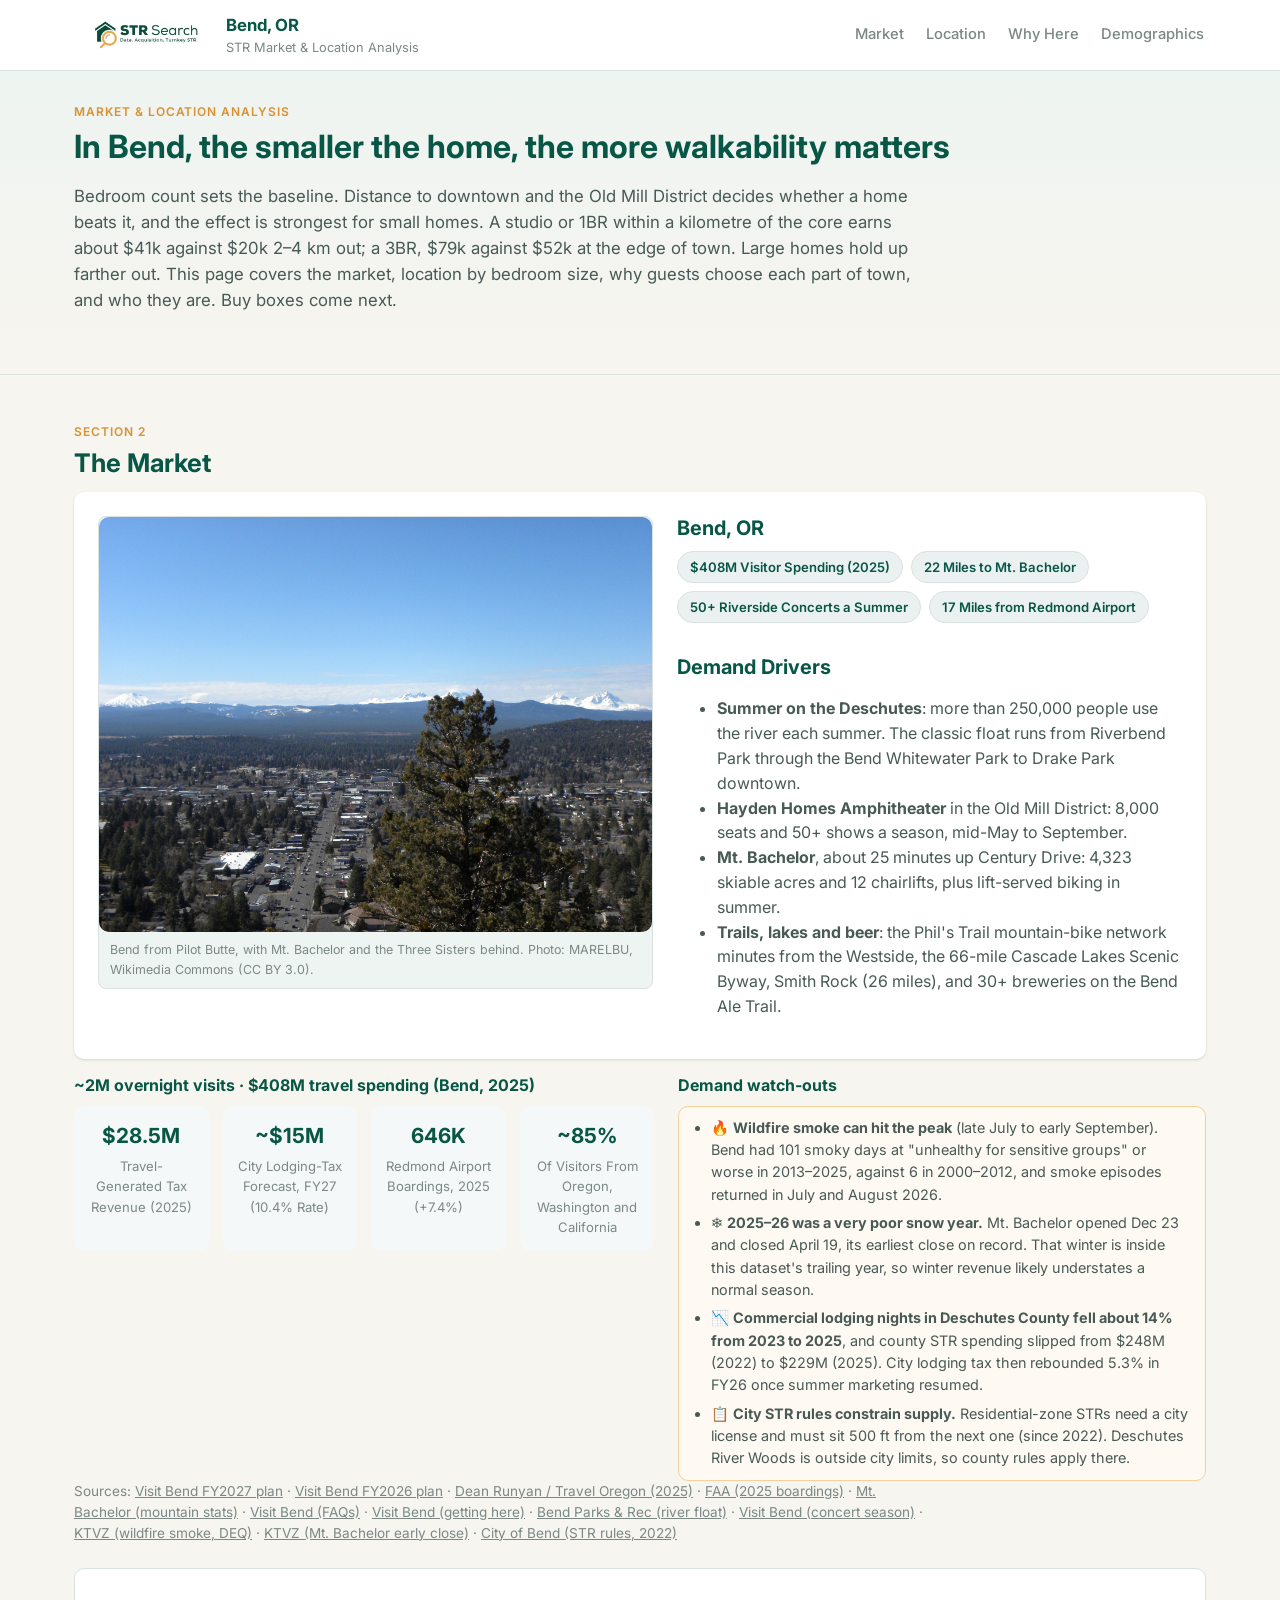
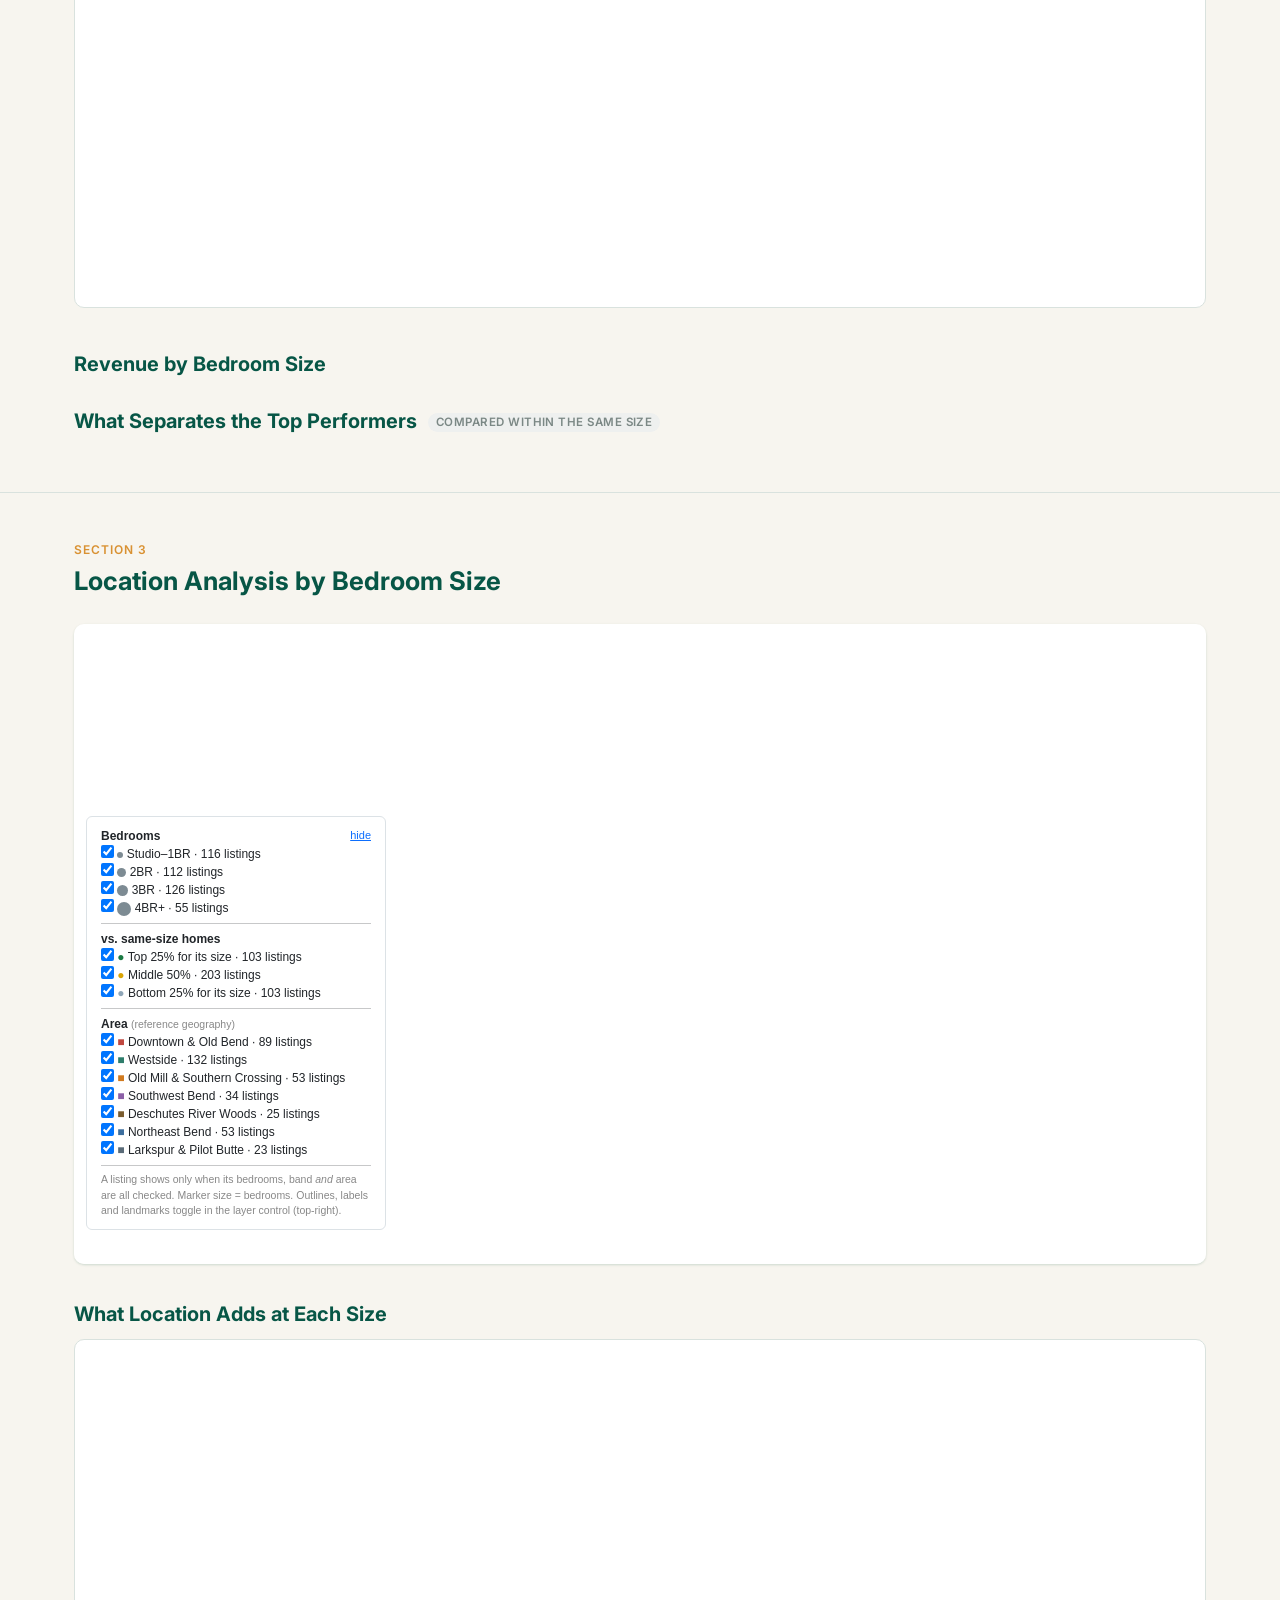
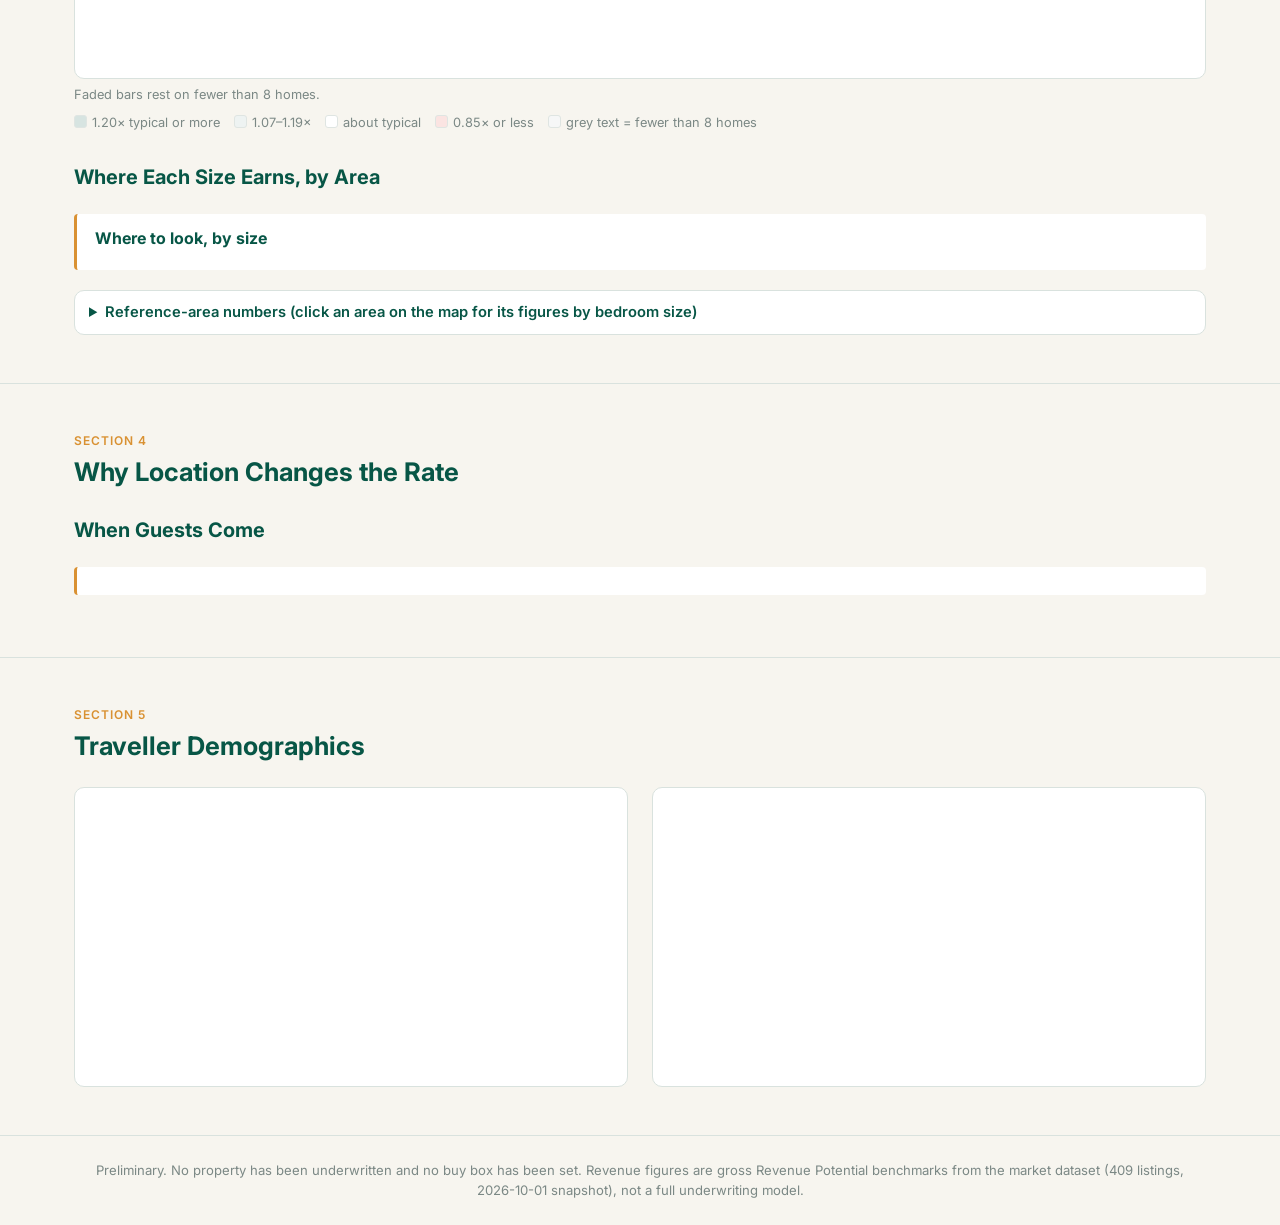
==== commit 818922eb: "Rebuild on verified pipeline: densified Gulf shoreline, zone-aware prose, shared layout fixes Shared" ====
--- a/index.html
+++ b/index.html
@@ -7,7 +7,7 @@
 <link rel="preconnect" href="https://fonts.googleapis.com" />
 <link href="https://fonts.googleapis.com/css2?family=Inter:wght@400;500;600;700;800&display=swap" rel="stylesheet" />
 <link rel="stylesheet" href="https://cdn.jsdelivr.net/npm/leaflet@1.9.4/dist/leaflet.css" />
-<link rel="stylesheet" href="css/styles.css?v=20261002-m2" />
+<link rel="stylesheet" href="css/styles.css?v=20261003-m4" />
 </head>
 <body>
 
@@ -66,13 +66,14 @@
       <p class="section-kicker">Section 3</p>
       <h2>Location Analysis by Bedroom Size</h2>
       <p id="location-lede" class="subsection-lede"></p>
-      <iframe class="embedded-map embedded-map--tall" src="assets/overview/bend_overview_map.html?v=20261002-m2" loading="lazy" title="Interactive map of Bend STR listings by bedroom size, performance against same-size homes, seven reference areas and demand landmarks"></iframe>
+      <iframe class="embedded-map embedded-map--tall" src="assets/overview/bend_overview_map.html?v=20261003-m4" loading="lazy" title="Interactive map of Bend STR listings by bedroom size, performance against same-size homes, seven reference areas and demand landmarks"></iframe>
       <p id="map-interpretation" class="caption"></p>
 
       <h3 class="subsection-title">What Location Adds at Each Size</h3>
       <div class="chart-card chart-card--wide">
         <canvas id="chart-loc-size"></canvas>
       </div>
+      <p class="loc-fade-note">Faded bars rest on fewer than 8 homes.</p>
       <div id="loc-size-table"></div>
       <p class="loc-key"><span style="--k:color-mix(in srgb,#075646 16%,white)">1.20× typical or more</span><span style="--k:color-mix(in srgb,#075646 7%,white)">1.07–1.19×</span><span style="--k:#fff">about typical</span><span style="--k:#fbe4e2">0.85× or less</span><span style="--k:#f6f7f7">grey text = fewer than 8 homes</span></p>
 
@@ -86,7 +87,7 @@
       </div>
 
       <details class="ref-details">
-        <summary>Reference-area numbers (the same figures appear when you click an area on the map)</summary>
+        <summary>Reference-area numbers (click an area on the map for its figures by bedroom size)</summary>
         <div id="area-table"></div>
       </details>
     </div>
@@ -145,12 +146,12 @@
 
 <script src="https://cdn.jsdelivr.net/npm/chart.js@4.4.4/dist/chart.umd.min.js"></script>
 <script src="https://cdn.jsdelivr.net/npm/leaflet@1.9.4/dist/leaflet.js"></script>
-<script src="js/region_data.js?v=20261002-m2"></script>
-<script src="js/render.js?v=20261002-m2"></script>
-<script src="js/location.js?v=20261002-m2"></script>
-<script src="js/data.js?v=20261002-m2"></script>
-<script src="js/destination.js?v=20261002-m2"></script>
-<script src="js/charts.js?v=20261002-m2"></script>
-<script src="js/main.js?v=20261002-m2"></script>
+<script src="js/region_data.js?v=20261003-m4"></script>
+<script src="js/render.js?v=20261003-m4"></script>
+<script src="js/location.js?v=20261003-m4"></script>
+<script src="js/data.js?v=20261003-m4"></script>
+<script src="js/destination.js?v=20261003-m4"></script>
+<script src="js/charts.js?v=20261003-m4"></script>
+<script src="js/main.js?v=20261003-m4"></script>
 </body>
 </html>
--- a/css/styles.css
+++ b/css/styles.css
@@ -787,7 +787,7 @@
 .loc-total th, .loc-total td { border-top: 2px solid var(--color-border); background: var(--surface-tint); }
 .loc-key { display: flex; flex-wrap: wrap; gap: 6px 14px; font-size: 0.8rem; color: var(--color-text-muted); margin: 8px 0 0; }
 .loc-key span::before { content: ""; display: inline-block; width: 11px; height: 11px; border-radius: 3px; margin-right: 5px; vertical-align: -1px; background: var(--k); border: 1px solid #dfe5e2; }
-.size-guide { display: grid; grid-template-columns: repeat(4, minmax(0, 1fr)); gap: 12px; margin-top: 4px; }
+.size-guide { display: grid; grid-template-columns: repeat(var(--n, 4), minmax(0, 1fr)); gap: 12px; margin-top: 4px; }
 .size-card { background: var(--surface-tint); border: var(--hairline); border-radius: var(--radius); padding: 12px 14px; }
 .size-card__size { margin: 0; font-size: 1.15rem; font-weight: 800; color: var(--color-primary); }
 .size-card__size span { display: block; font-size: 0.74rem; font-weight: 500; color: var(--color-text-muted); }
@@ -810,3 +810,32 @@
 .loc-table td.cell-note { white-space: normal; min-width: 240px; text-align: left; }
 .loc-table td.loc-cell { min-width: 112px; }
 .size-card__head { text-transform: none; letter-spacing: 0; }
+
+/* Verification fixes (2026-10-02): note headers align with their text, pills
+   don't split, season strip readable on phones, legend swatches stay with
+   their labels, area grid keeps its name column in view when scrolled. */
+.data-table thead th.th-note { text-align: left; }
+.title-note { display: inline-block; white-space: nowrap; }
+.dest-key-item { display: inline-flex; align-items: center; gap: 6px; }
+.dest-key-item .dest-key { margin-right: 0; }
+@media (max-width: 600px) {
+  .dest-strip { grid-template-columns: repeat(6, minmax(0, 1fr)); }
+  .dest-strip__m { height: 46px; }
+  .dest-strip__m small { font-size: 0.58rem; line-height: 1.1; padding: 0 2px; }
+  .area-grid tbody th[scope="row"] { min-width: 150px; }
+}
+.area-grid tbody th[scope="row"] { position: sticky; left: 0; z-index: 1; background: var(--color-surface); }
+.area-grid thead th:first-child { position: sticky; left: 0; z-index: 2; background: var(--surface-tint-strong); }
+
+/* Second verification pass (2026-10-03). */
+.nowrap { white-space: nowrap; }
+.chart-legend-row { gap: 4px 24px; }
+.area-grid tbody th[scope="row"], .area-grid thead th:first-child { box-shadow: 1px 0 0 var(--color-border); }
+.loc-table tbody th[scope="row"] { position: sticky; left: 0; z-index: 1; background: var(--color-surface); box-shadow: 1px 0 0 var(--color-border); }
+.loc-table thead th:first-child { position: sticky; left: 0; z-index: 2; background: var(--surface-tint-strong); box-shadow: 1px 0 0 var(--color-border); }
+.loc-table tr.loc-total th[scope="row"] { background: var(--surface-tint); }
+.zone-title { margin: 18px 0 6px; font-size: 0.95rem; color: var(--text-primary); }
+.zone-table td.zone-name { text-align: left; font-weight: 600; color: var(--color-text); white-space: nowrap; }
+.zone-table tr.zone-first th, .zone-table tr.zone-first td { border-top: 2px solid var(--color-border); }
+.loc-fade-note { margin: 6px 0 0; font-size: 0.8rem; color: var(--color-text-muted); }
+@media (max-width: 600px) { .chart-row .chart-card { height: 380px; } }
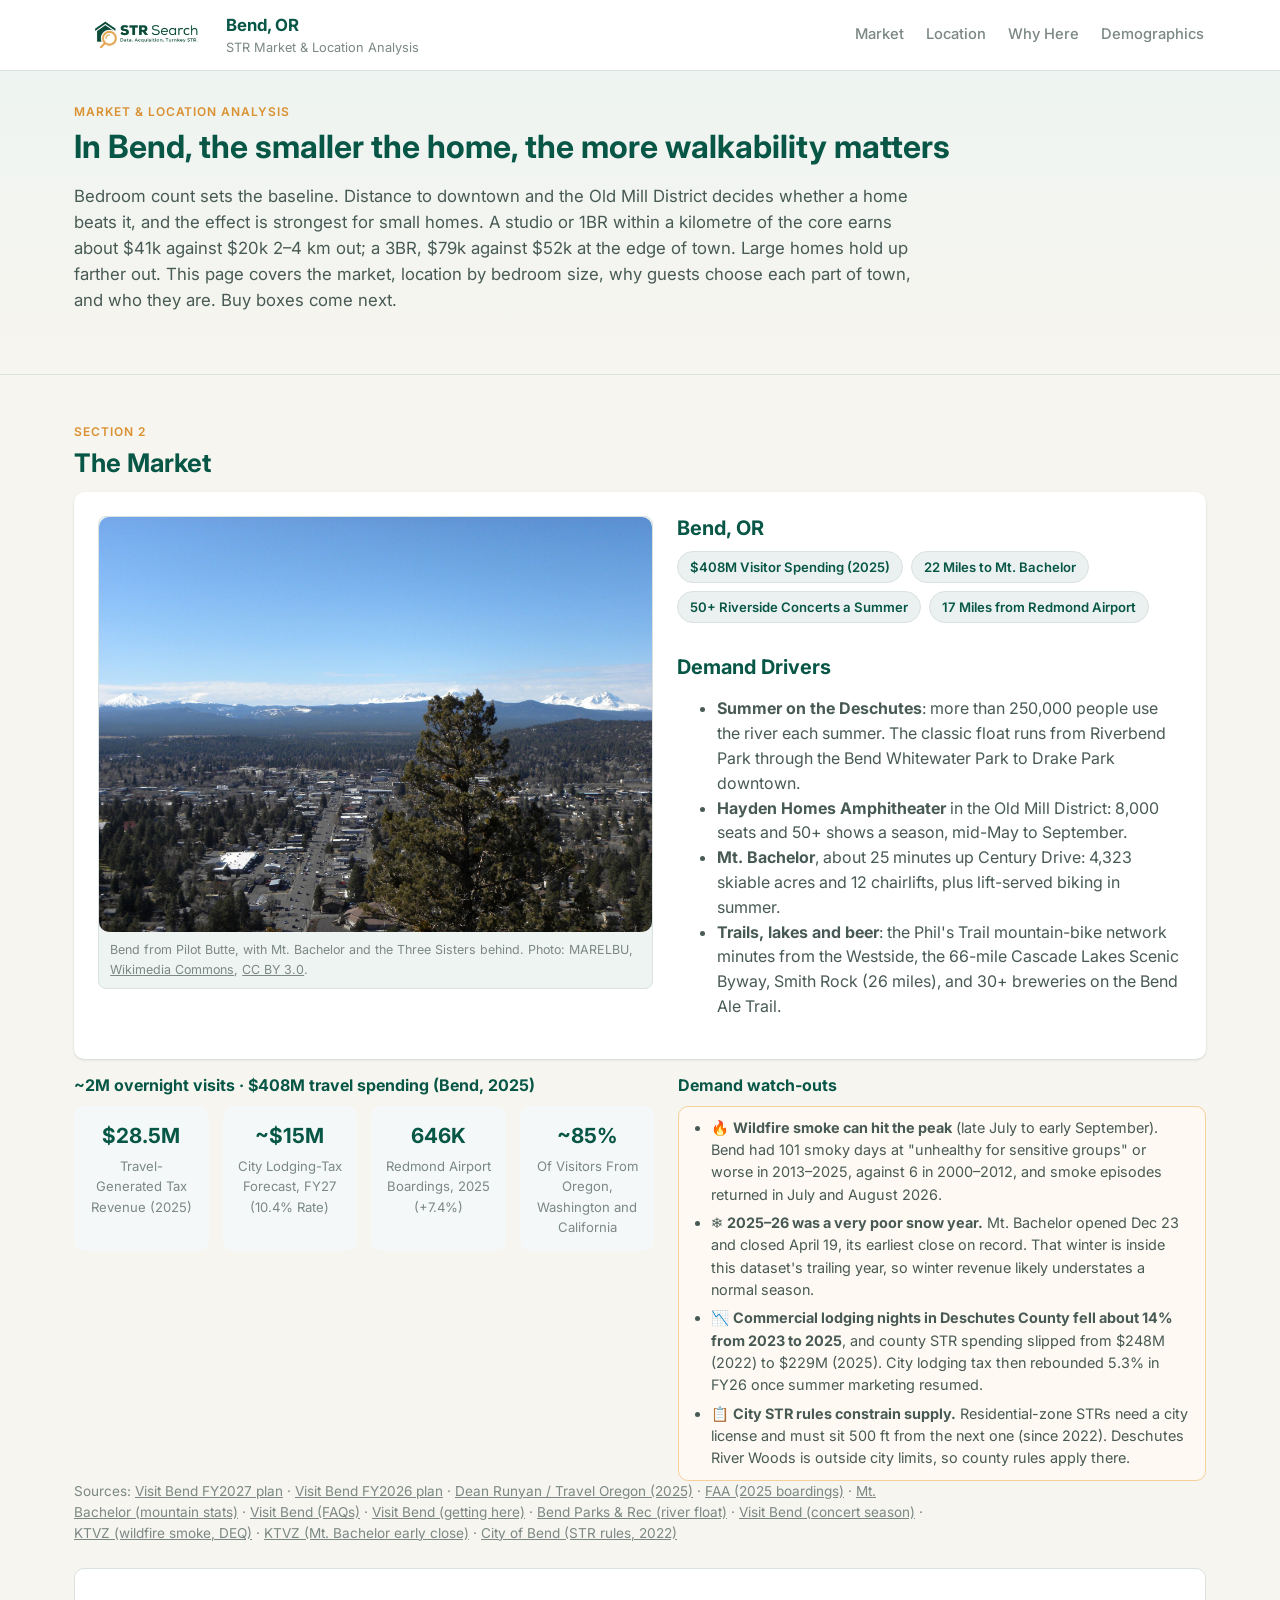
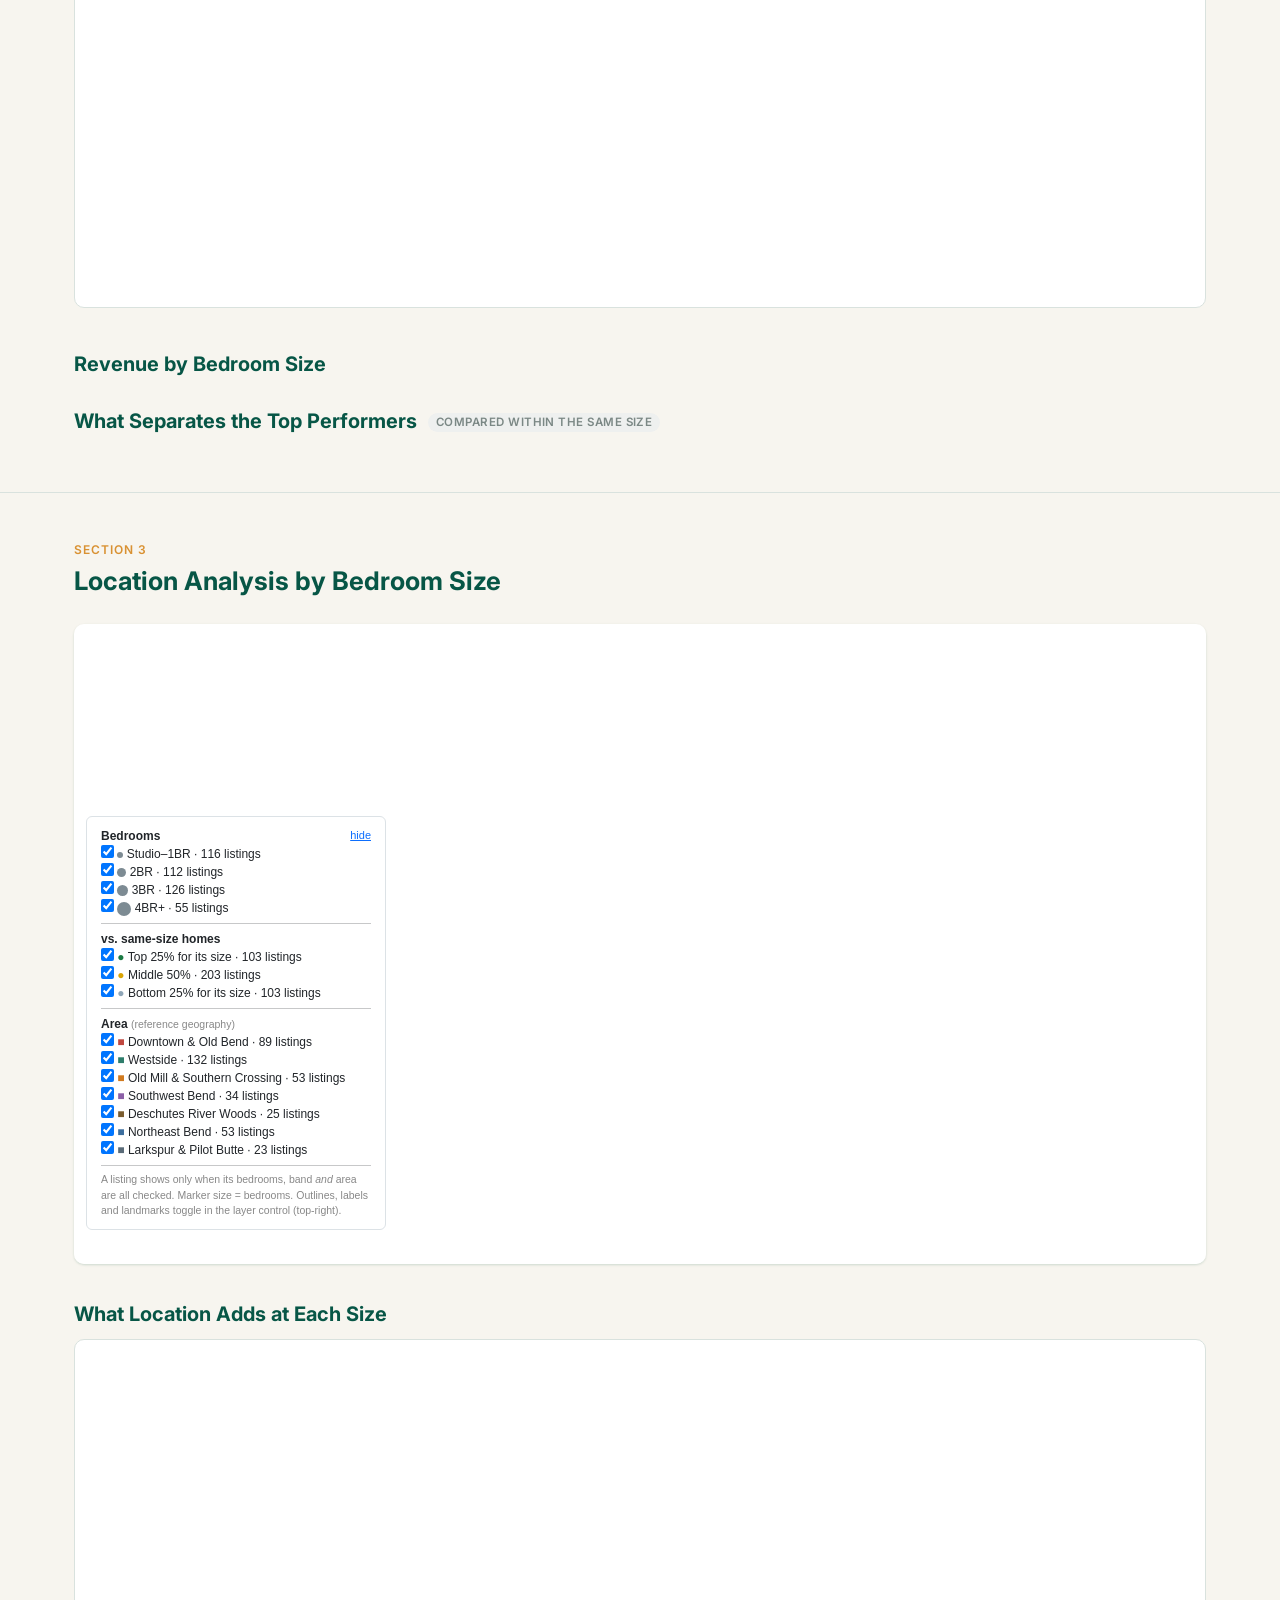
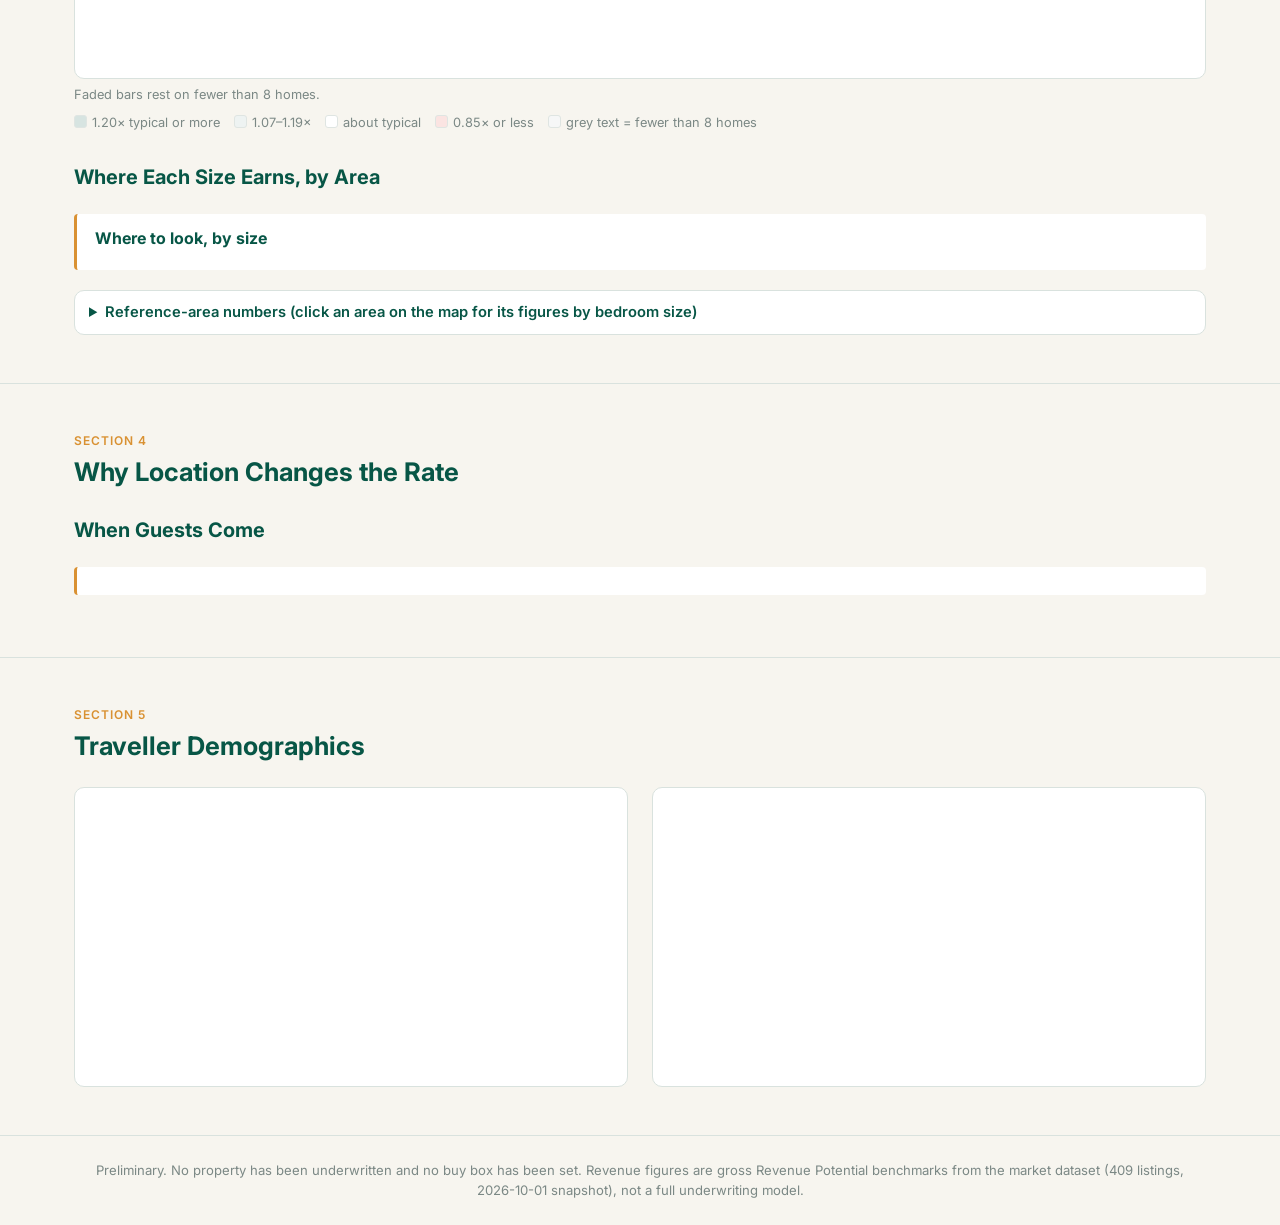
==== commit 8764151e: "Shared fixes from the Gulf Shores verification: phone header and map panel, histogram overflow label" ====
--- a/index.html
+++ b/index.html
@@ -7,7 +7,7 @@
 <link rel="preconnect" href="https://fonts.googleapis.com" />
 <link href="https://fonts.googleapis.com/css2?family=Inter:wght@400;500;600;700;800&display=swap" rel="stylesheet" />
 <link rel="stylesheet" href="https://cdn.jsdelivr.net/npm/leaflet@1.9.4/dist/leaflet.css" />
-<link rel="stylesheet" href="css/styles.css?v=20261003-m4" />
+<link rel="stylesheet" href="css/styles.css?v=20261003-m5" />
 </head>
 <body>
 
@@ -66,7 +66,7 @@
       <p class="section-kicker">Section 3</p>
       <h2>Location Analysis by Bedroom Size</h2>
       <p id="location-lede" class="subsection-lede"></p>
-      <iframe class="embedded-map embedded-map--tall" src="assets/overview/bend_overview_map.html?v=20261003-m4" loading="lazy" title="Interactive map of Bend STR listings by bedroom size, performance against same-size homes, seven reference areas and demand landmarks"></iframe>
+      <iframe class="embedded-map embedded-map--tall" src="assets/overview/bend_overview_map.html?v=20261003-m5" loading="lazy" title="Interactive map of Bend STR listings by bedroom size, performance against same-size homes, seven reference areas and demand landmarks"></iframe>
       <p id="map-interpretation" class="caption"></p>
 
       <h3 class="subsection-title">What Location Adds at Each Size</h3>
@@ -146,12 +146,12 @@
 
 <script src="https://cdn.jsdelivr.net/npm/chart.js@4.4.4/dist/chart.umd.min.js"></script>
 <script src="https://cdn.jsdelivr.net/npm/leaflet@1.9.4/dist/leaflet.js"></script>
-<script src="js/region_data.js?v=20261003-m4"></script>
-<script src="js/render.js?v=20261003-m4"></script>
-<script src="js/location.js?v=20261003-m4"></script>
-<script src="js/data.js?v=20261003-m4"></script>
-<script src="js/destination.js?v=20261003-m4"></script>
-<script src="js/charts.js?v=20261003-m4"></script>
-<script src="js/main.js?v=20261003-m4"></script>
+<script src="js/region_data.js?v=20261003-m5"></script>
+<script src="js/render.js?v=20261003-m5"></script>
+<script src="js/location.js?v=20261003-m5"></script>
+<script src="js/data.js?v=20261003-m5"></script>
+<script src="js/destination.js?v=20261003-m5"></script>
+<script src="js/charts.js?v=20261003-m5"></script>
+<script src="js/main.js?v=20261003-m5"></script>
 </body>
 </html>
--- a/css/styles.css
+++ b/css/styles.css
@@ -839,3 +839,11 @@
 .zone-table tr.zone-first th, .zone-table tr.zone-first td { border-top: 2px solid var(--color-border); }
 .loc-fade-note { margin: 6px 0 0; font-size: 0.8rem; color: var(--color-text-muted); }
 @media (max-width: 600px) { .chart-row .chart-card { height: 380px; } }
+
+/* Third verification pass (2026-10-03): section anchors clear the sticky
+   header; on phones the header scrolls away instead of covering 16% of the
+   screen; no hairline seams between Leaflet tiles at fractional zoom. */
+.section[id] { scroll-margin-top: 80px; }
+@media (max-width: 600px) { .site-header { position: static; } .section[id] { scroll-margin-top: 8px; } }
+.dest-map .leaflet-tile { mix-blend-mode: plus-lighter; }
+.photo-figure figcaption a { color: inherit; }
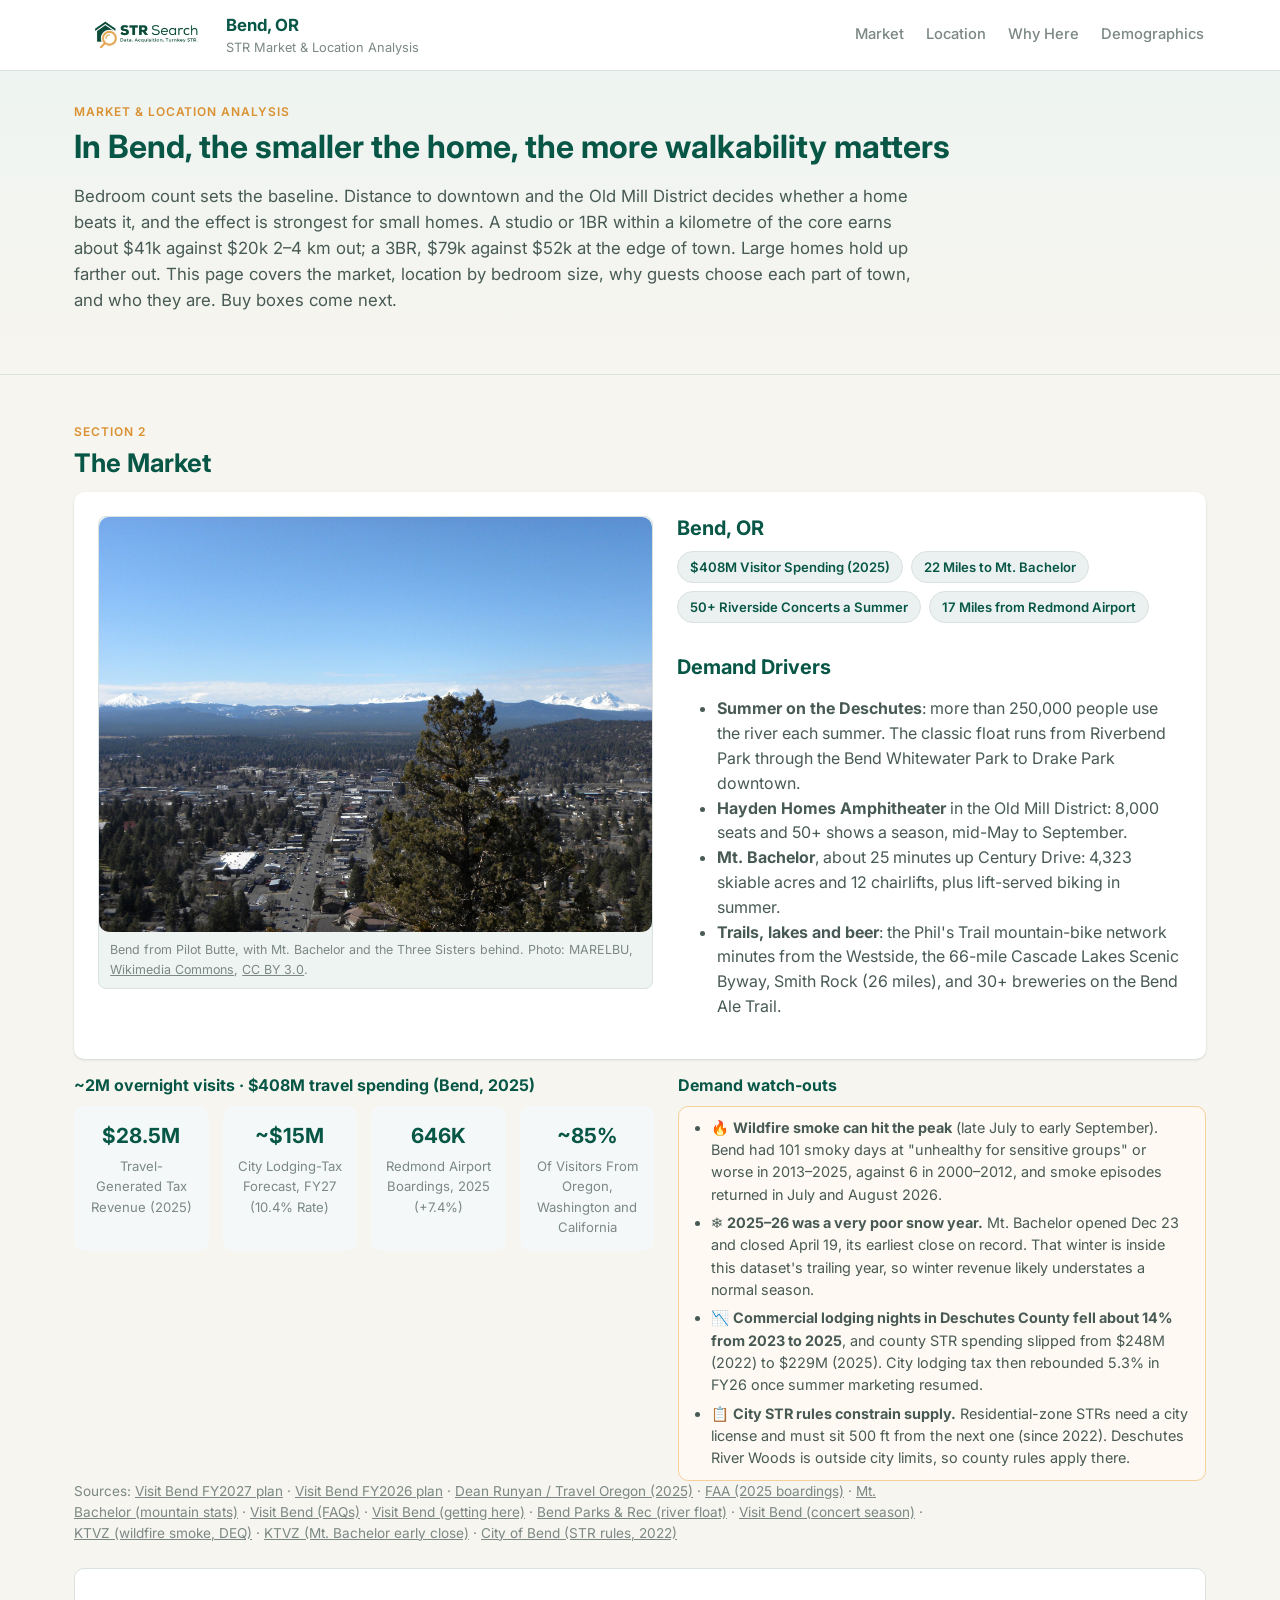
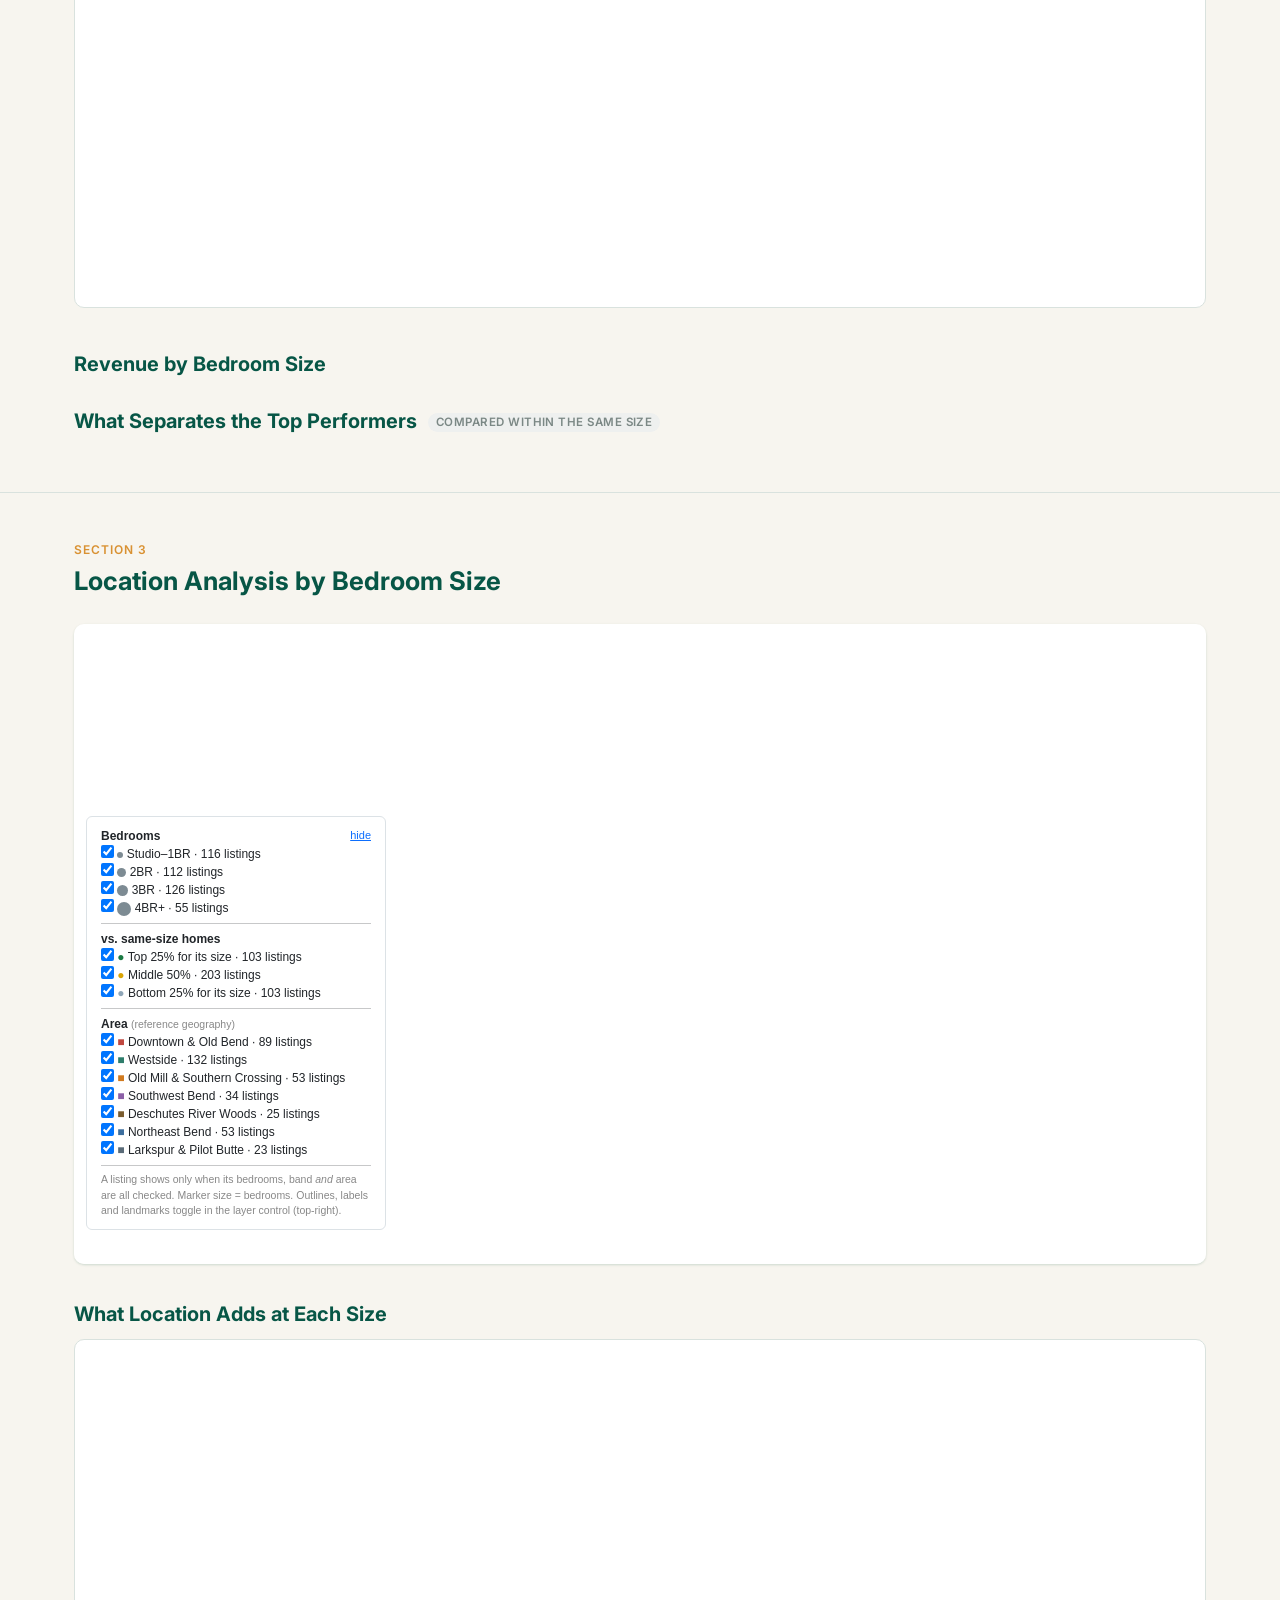
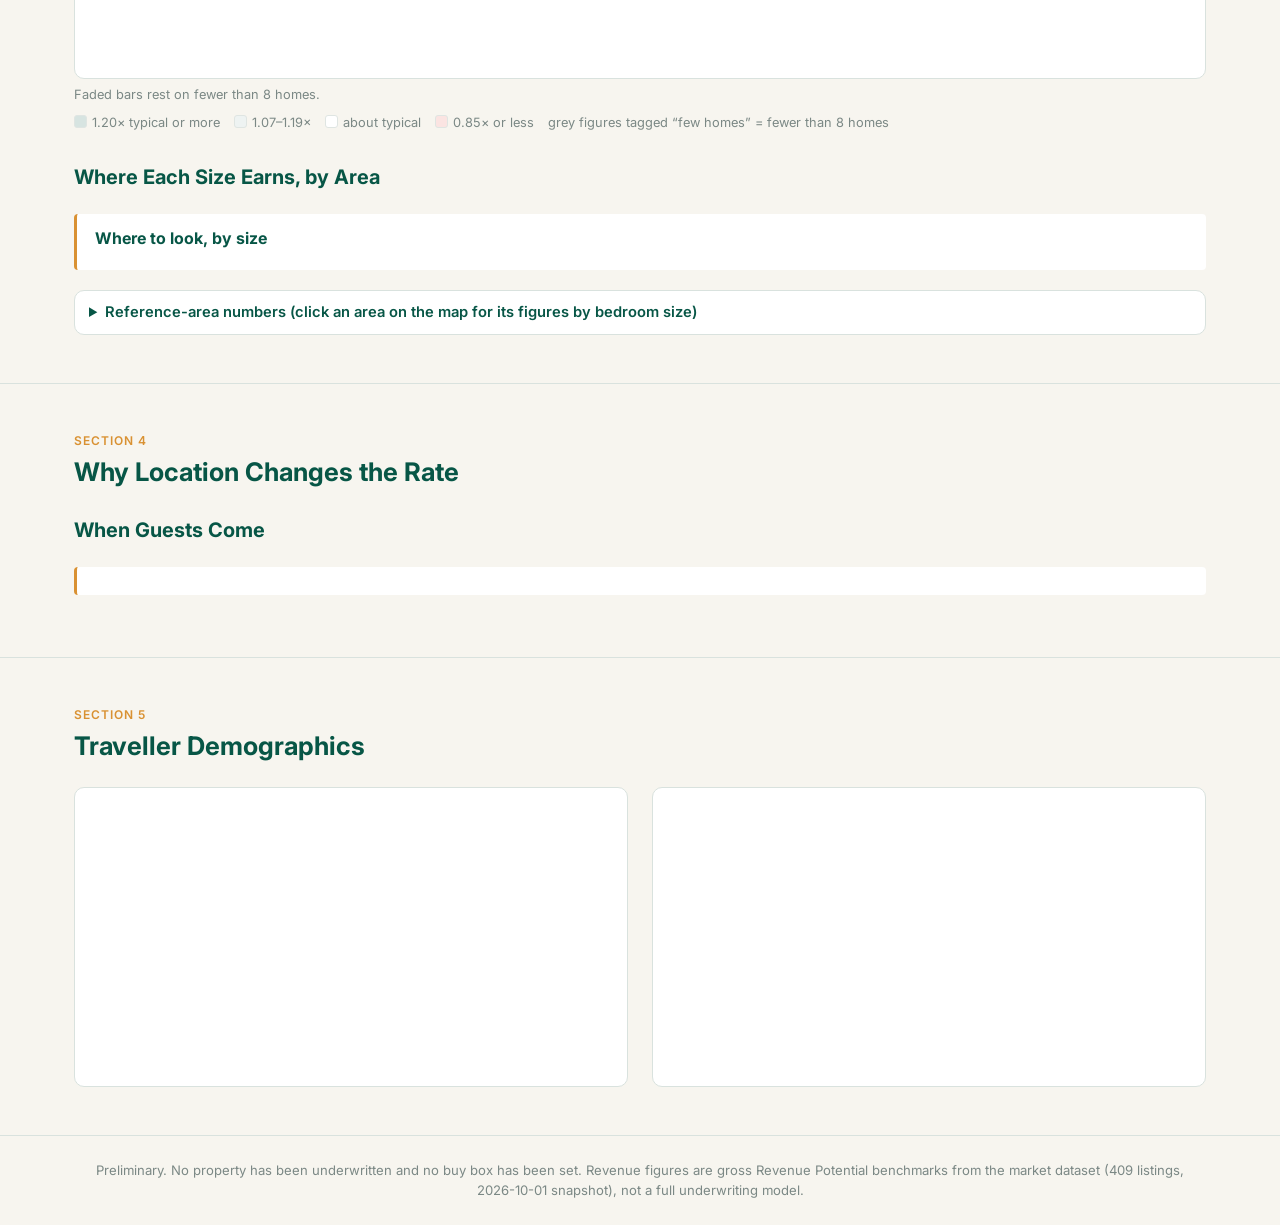
==== commit cad470d1: "Shared fixes from the second Gulf Shores verification: popups clear of controls, plain baseline and " ====
--- a/index.html
+++ b/index.html
@@ -7,7 +7,7 @@
 <link rel="preconnect" href="https://fonts.googleapis.com" />
 <link href="https://fonts.googleapis.com/css2?family=Inter:wght@400;500;600;700;800&display=swap" rel="stylesheet" />
 <link rel="stylesheet" href="https://cdn.jsdelivr.net/npm/leaflet@1.9.4/dist/leaflet.css" />
-<link rel="stylesheet" href="css/styles.css?v=20261003-m5" />
+<link rel="stylesheet" href="css/styles.css?v=20261003-m6" />
 </head>
 <body>
 
@@ -66,7 +66,7 @@
       <p class="section-kicker">Section 3</p>
       <h2>Location Analysis by Bedroom Size</h2>
       <p id="location-lede" class="subsection-lede"></p>
-      <iframe class="embedded-map embedded-map--tall" src="assets/overview/bend_overview_map.html?v=20261003-m5" loading="lazy" title="Interactive map of Bend STR listings by bedroom size, performance against same-size homes, seven reference areas and demand landmarks"></iframe>
+      <iframe class="embedded-map embedded-map--tall" src="assets/overview/bend_overview_map.html?v=20261003-m6" loading="lazy" title="Interactive map of Bend STR listings by bedroom size, performance against same-size homes, seven reference areas and demand landmarks"></iframe>
       <p id="map-interpretation" class="caption"></p>
 
       <h3 class="subsection-title">What Location Adds at Each Size</h3>
@@ -75,7 +75,7 @@
       </div>
       <p class="loc-fade-note">Faded bars rest on fewer than 8 homes.</p>
       <div id="loc-size-table"></div>
-      <p class="loc-key"><span style="--k:color-mix(in srgb,#075646 16%,white)">1.20× typical or more</span><span style="--k:color-mix(in srgb,#075646 7%,white)">1.07–1.19×</span><span style="--k:#fff">about typical</span><span style="--k:#fbe4e2">0.85× or less</span><span style="--k:#f6f7f7">grey text = fewer than 8 homes</span></p>
+      <p class="loc-key"><span style="--k:color-mix(in srgb,#075646 16%,white)">1.20× typical or more</span><span style="--k:color-mix(in srgb,#075646 7%,white)">1.07–1.19×</span><span style="--k:#fff">about typical</span><span style="--k:#fbe4e2">0.85× or less</span><span class="loc-key__thin">grey figures tagged “few homes” = fewer than 8 homes</span></p>
 
       <h3 class="subsection-title">Where Each Size Earns, by Area</h3>
       <div id="area-grid"></div>
@@ -146,12 +146,12 @@
 
 <script src="https://cdn.jsdelivr.net/npm/chart.js@4.4.4/dist/chart.umd.min.js"></script>
 <script src="https://cdn.jsdelivr.net/npm/leaflet@1.9.4/dist/leaflet.js"></script>
-<script src="js/region_data.js?v=20261003-m5"></script>
-<script src="js/render.js?v=20261003-m5"></script>
-<script src="js/location.js?v=20261003-m5"></script>
-<script src="js/data.js?v=20261003-m5"></script>
-<script src="js/destination.js?v=20261003-m5"></script>
-<script src="js/charts.js?v=20261003-m5"></script>
-<script src="js/main.js?v=20261003-m5"></script>
+<script src="js/region_data.js?v=20261003-m6"></script>
+<script src="js/render.js?v=20261003-m6"></script>
+<script src="js/location.js?v=20261003-m6"></script>
+<script src="js/data.js?v=20261003-m6"></script>
+<script src="js/destination.js?v=20261003-m6"></script>
+<script src="js/charts.js?v=20261003-m6"></script>
+<script src="js/main.js?v=20261003-m6"></script>
 </body>
 </html>
--- a/css/styles.css
+++ b/css/styles.css
@@ -842,8 +842,14 @@
 
 /* Third verification pass (2026-10-03): section anchors clear the sticky
    header; on phones the header scrolls away instead of covering 16% of the
-   screen; no hairline seams between Leaflet tiles at fractional zoom. */
+   screen; (tile-seam rule removed: it caused the seams). */
 .section[id] { scroll-margin-top: 80px; }
 @media (max-width: 600px) { .site-header { position: static; } .section[id] { scroll-margin-top: 8px; } }
-.dest-map .leaflet-tile { mix-blend-mode: plus-lighter; }
 .photo-figure figcaption a { color: inherit; }
+
+/* Fourth pass: ladder and screening tables keep their row labels when scrolled. */
+.ladder-table tbody th[scope="row"], #drivers-table tbody th[scope="row"] { position: sticky; left: 0; z-index: 1; background: var(--color-surface); box-shadow: 1px 0 0 var(--color-border); }
+.ladder-table thead th:first-child, #drivers-table thead th:first-child { position: sticky; left: 0; z-index: 2; background: var(--surface-tint-strong); box-shadow: 1px 0 0 var(--color-border); }
+#drivers-table tbody th[scope="row"] { min-width: 130px; }
+.loc-key .loc-key__thin { color: var(--color-text-muted); }
+.loc-key .loc-key__thin::before { display: none; }
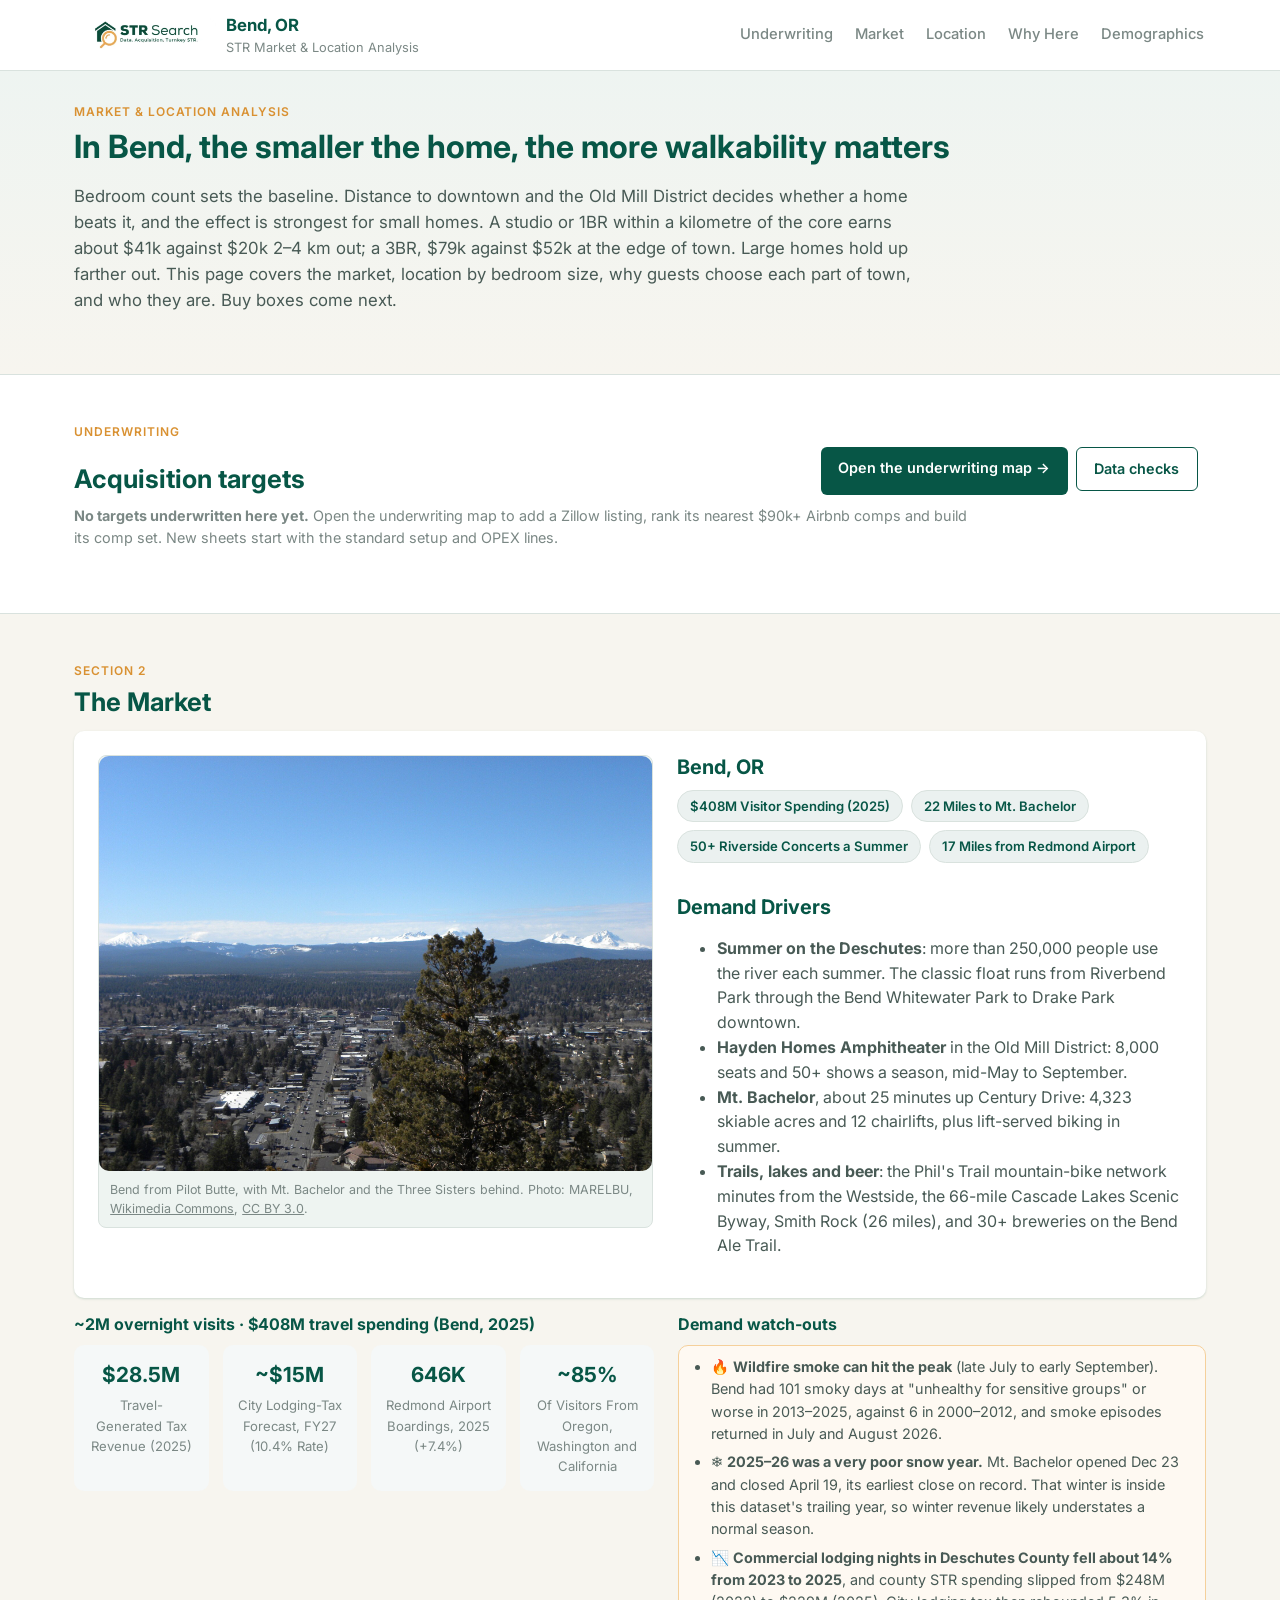
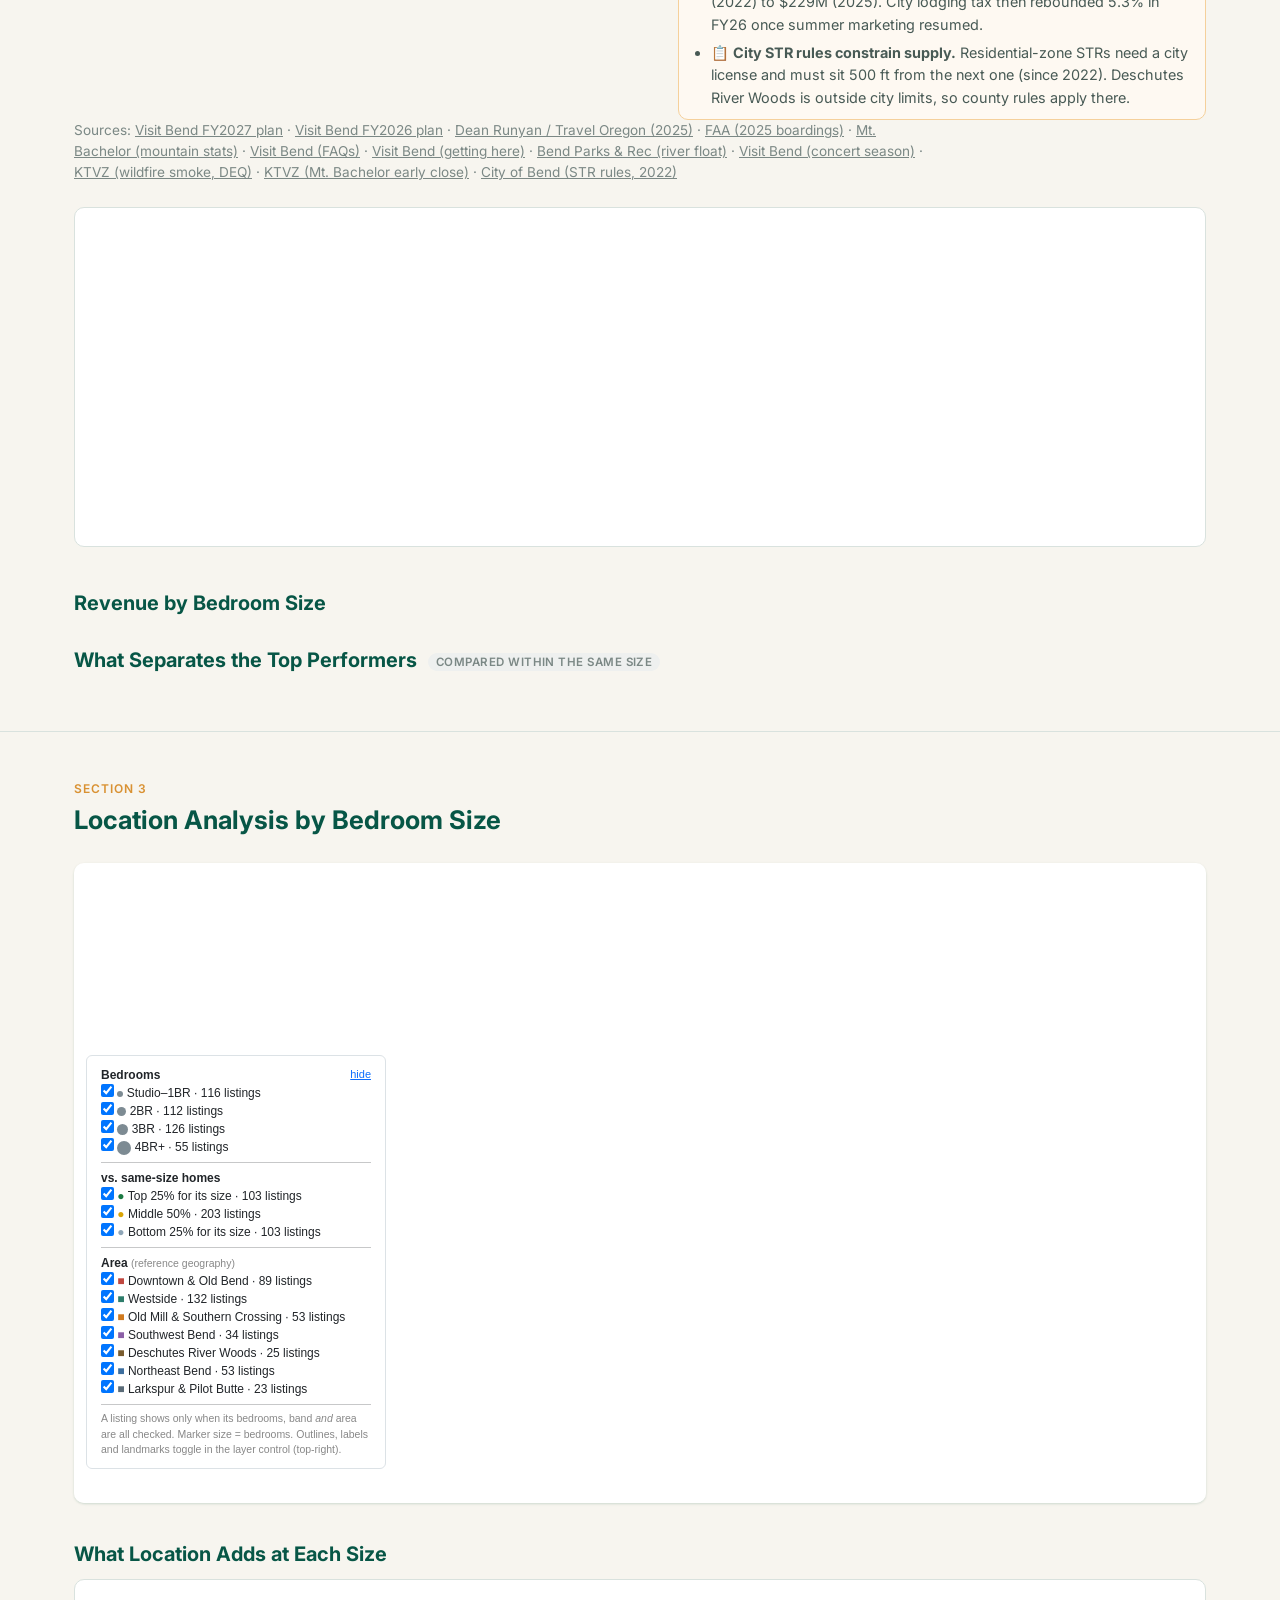
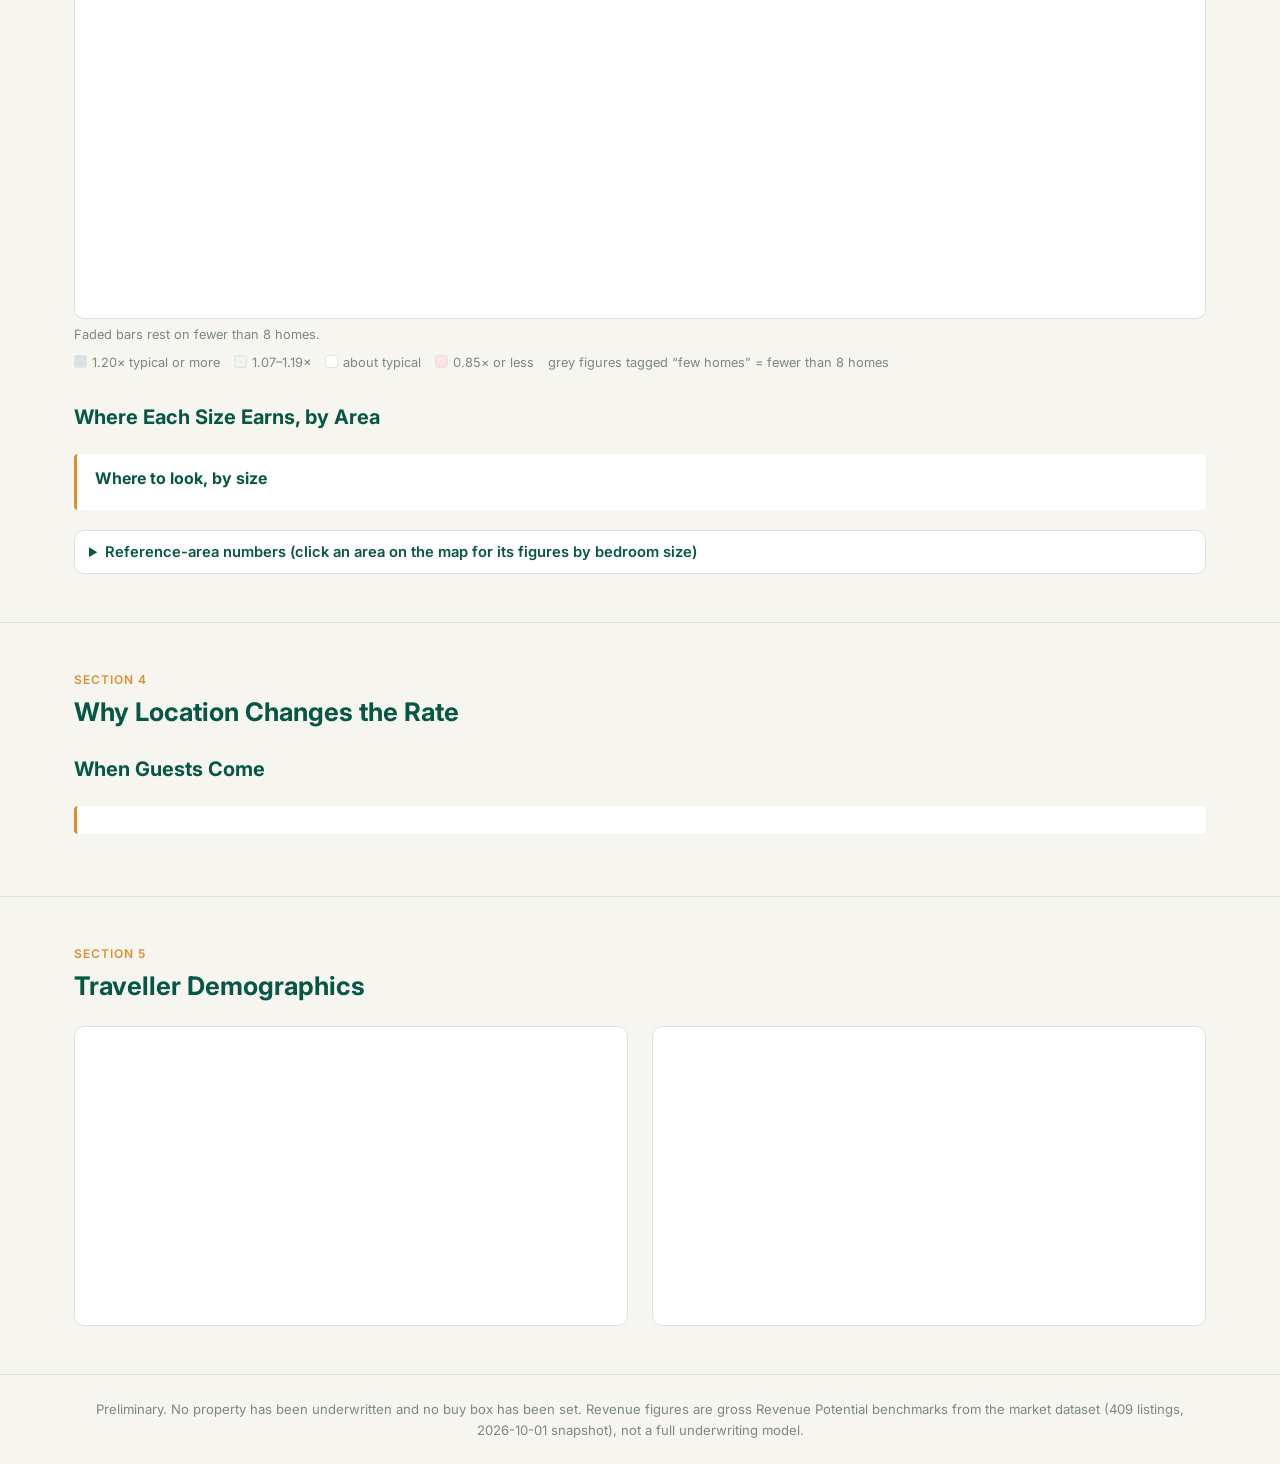
==== commit 80104be6: "Underwritten Properties page and an Underwriting section on the main page Same page as the Galveston" ====
--- a/index.html
+++ b/index.html
@@ -4,10 +4,12 @@
 <meta charset="utf-8" />
 <meta name="viewport" content="width=device-width, initial-scale=1" />
 <title>Bend, OR STR Market Analysis</title>
+<link rel="icon" href="assets/branding/strsearch-logo.webp" type="image/webp" />
 <link rel="preconnect" href="https://fonts.googleapis.com" />
 <link href="https://fonts.googleapis.com/css2?family=Inter:wght@400;500;600;700;800&display=swap" rel="stylesheet" />
 <link rel="stylesheet" href="https://cdn.jsdelivr.net/npm/leaflet@1.9.4/dist/leaflet.css" />
-<link rel="stylesheet" href="css/styles.css?v=20261003-m6" />
+<link rel="stylesheet" href="css/styles.css?v=20261007-m7" />
+<link rel="stylesheet" href="css/uw-strip.css?v=20261015-bd1" />
 </head>
 <body>
 
@@ -18,6 +20,7 @@
       <div class="site-header__title">Bend, OR <span>STR Market &amp; Location Analysis</span></div>
     </div>
     <nav class="site-nav">
+      <a href="#underwriting">Underwriting</a>
       <a href="#market">Market</a>
       <a href="#location">Location</a>
       <a href="#destinations">Why Here</a>
@@ -38,6 +41,22 @@
   </section>
 
   <!-- Section 2: Market context + revenue by bedroom size -->
+  <!-- Underwriting: one card per underwritten property, each opening it on underwritten.html (js/underwritten/uw-strip.js) -->
+  <section id="underwriting" class="section uwx">
+    <div class="container">
+      <p class="section-kicker">Underwriting</p>
+      <div class="uwx-head">
+        <h2>Acquisition targets</h2>
+        <div class="uwx-head__links">
+          <a class="btn btn--primary" href="underwritten.html">Open the underwriting map →</a>
+          <a class="btn btn--alexandria" href="underwritten.html#uw-checks">Data checks</a>
+        </div>
+      </div>
+      <p id="uwx-lede" class="subsection-lede uwx-lede">Every house underwritten so far, with its revenue cases and cash on cash. Pick one to open it on the map with its nearest Airbnb comps.</p>
+      <div id="uwx-cards" class="uwx-grid"></div>
+    </div>
+  </section>
+
   <section id="market" class="section">
     <div class="container">
       <p class="section-kicker">Section 2</p>
@@ -66,7 +85,7 @@
       <p class="section-kicker">Section 3</p>
       <h2>Location Analysis by Bedroom Size</h2>
       <p id="location-lede" class="subsection-lede"></p>
-      <iframe class="embedded-map embedded-map--tall" src="assets/overview/bend_overview_map.html?v=20261003-m6" loading="lazy" title="Interactive map of Bend STR listings by bedroom size, performance against same-size homes, seven reference areas and demand landmarks"></iframe>
+      <iframe class="embedded-map embedded-map--tall" src="assets/overview/bend_overview_map.html?v=20261007-m7" loading="lazy" title="Interactive map of Bend STR listings by bedroom size, performance against same-size homes, seven reference areas and demand landmarks"></iframe>
       <p id="map-interpretation" class="caption"></p>
 
       <h3 class="subsection-title">What Location Adds at Each Size</h3>
@@ -146,12 +165,14 @@
 
 <script src="https://cdn.jsdelivr.net/npm/chart.js@4.4.4/dist/chart.umd.min.js"></script>
 <script src="https://cdn.jsdelivr.net/npm/leaflet@1.9.4/dist/leaflet.js"></script>
-<script src="js/region_data.js?v=20261003-m6"></script>
-<script src="js/render.js?v=20261003-m6"></script>
-<script src="js/location.js?v=20261003-m6"></script>
-<script src="js/data.js?v=20261003-m6"></script>
-<script src="js/destination.js?v=20261003-m6"></script>
-<script src="js/charts.js?v=20261003-m6"></script>
-<script src="js/main.js?v=20261003-m6"></script>
+<script src="js/region_data.js?v=20261007-m7"></script>
+<script src="js/render.js?v=20261007-m7"></script>
+<script src="js/location.js?v=20261007-m7"></script>
+<script src="js/data.js?v=20261007-m7"></script>
+<script src="js/destination.js?v=20261007-m7"></script>
+<script src="js/charts.js?v=20261007-m7"></script>
+<script src="js/main.js?v=20261007-m7"></script>
+<script src="js/underwritten/uw-math.js?v=20261015-bd1"></script>
+<script src="js/underwritten/uw-strip.js?v=20261015-bd1"></script>
 </body>
 </html>
--- a/css/uw-strip.css
+++ b/css/uw-strip.css
@@ -0,0 +1,30 @@
+/* Main page: the "Underwriting" section near the top (js/underwritten/uw-strip.js).
+   Built only on the tokens in styles.css, which stays unchanged. */
+.uwx { background: var(--color-surface); }
+.uwx-head { display: flex; flex-wrap: wrap; align-items: flex-end; justify-content: space-between; gap: 10px 20px; }
+.uwx-head h2 { margin: 0; }
+.uwx-head__links { display: flex; flex-wrap: wrap; gap: 8px; }
+.uwx-head__links .btn { margin-top: 0; }
+.uwx-lede { max-width: 900px; margin: 10px 0 16px; }
+.uwx-grid { display: grid; grid-template-columns: repeat(auto-fill, minmax(255px, 1fr)); gap: 12px; }
+.uwx-card { display: flex; flex-direction: column; gap: 5px; padding: 12px 14px; border: var(--hairline); border-top: 3px solid var(--c, var(--color-border)); border-radius: var(--radius);
+  background: var(--surface-tint); color: var(--color-text); text-decoration: none; transition: box-shadow 0.15s, transform 0.15s; min-width: 0; }
+.uwx-card:hover, .uwx-card:focus-visible { box-shadow: var(--shadow), 0 0 0 2px color-mix(in srgb, var(--brand-green) 30%, white); transform: translateY(-1px); outline: none; }
+.uwx-card--good { --c: #1B7A43; } .uwx-card--warn { --c: #b7791f; } .uwx-card--bad { --c: #b3261e; } .uwx-card--none { --c: #9aa5ad; }
+.uwx-card--new { background: color-mix(in srgb, #3C6E9E 6%, white); }
+.uwx-card__top { display: flex; justify-content: space-between; align-items: baseline; gap: 8px; }
+.uwx-card__name { font-weight: 800; color: var(--color-primary); font-size: 1rem; line-height: 1.25; }
+.uwx-card__price { font-weight: 700; color: var(--text-primary); font-variant-numeric: tabular-nums; white-space: nowrap; }
+.uwx-card__sub { font-size: 0.78rem; color: var(--color-text-muted); }
+.uwx-card__row { display: flex; flex-direction: column; gap: 0; font-size: 0.92rem; font-variant-numeric: tabular-nums; color: var(--text-primary); font-weight: 600; }
+.uwx-card__l { color: var(--color-text-muted); font-size: 0.68rem; text-transform: uppercase; letter-spacing: 0.05em; font-weight: 700; }
+.uwx-coc--good { color: #1B7A43; } .uwx-coc--warn { color: #8a5a10; } .uwx-coc--bad { color: #b3261e; } .uwx-coc--none { color: var(--color-text-muted); }
+.uwx-card__badges { display: flex; flex-wrap: wrap; align-items: center; gap: 5px; margin-top: 3px; }
+.uwx-b { font-size: 0.7rem; font-weight: 700; padding: 2px 7px; border-radius: 999px; }
+.uwx-b--good { background: color-mix(in srgb, #1B7A43 11%, white); color: #1B7A43; }
+.uwx-b--warn { background: #fbf0d2; color: #8a5a10; }
+.uwx-b--bad { background: #fbe4e2; color: #b3261e; }
+.uwx-b--none { background: #eef1f3; color: #5A6B78; }
+.uwx-b--err { background: #b3261e; color: #fff; }
+.uwx-card__go { margin-left: auto; font-size: 0.78rem; font-weight: 700; color: var(--color-primary-light); }
+@media (max-width: 600px) { .uwx-head { align-items: flex-start; } .uwx-grid { grid-template-columns: 1fr; } }
